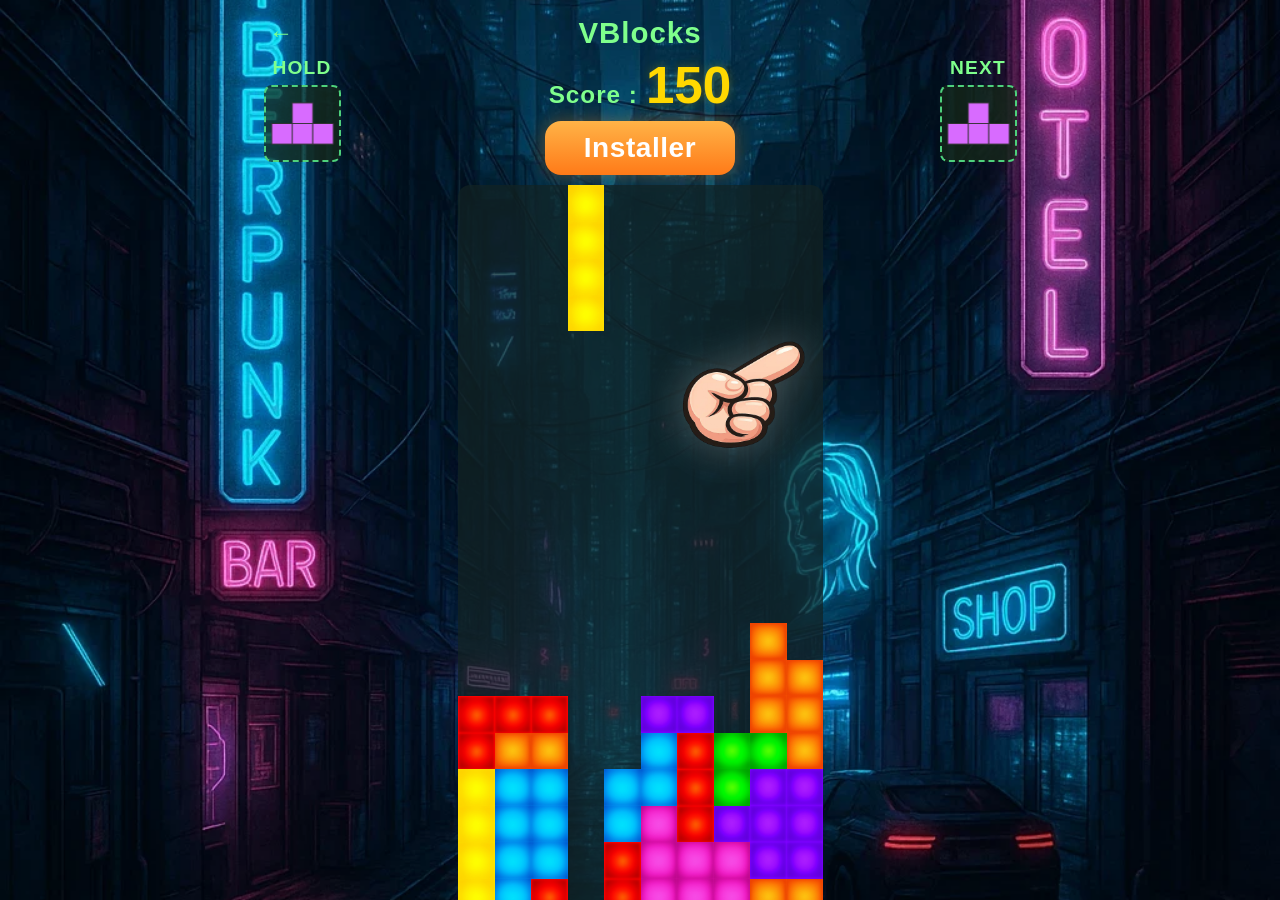
==== index.html @ 3ed827f5 "Update showcase score panel and install/store interactions" ====
<!DOCTYPE html>
<html lang="fr">
<head>
  <meta charset="UTF-8" />
  <meta name="viewport" content="width=device-width, initial-scale=1.0, user-scalable=no" />
  <title>VBlocks</title>
  <style>
    :root { color-scheme: dark; }
    * { box-sizing: border-box; }
    html, body { margin:0; width:100%; height:100%; overflow:hidden; font-family: Arial, sans-serif; }
    body[data-theme="cyber"] {
      background: url('assets/grid.webp') center center / cover no-repeat !important;
      --body-bg: linear-gradient(135deg, #0d1b1e 0%, #16282a 60%, #132323 100%);
      --body-color: #7fff8c; --title-color: #7fff8c; --title-shadow: 0 0 14px #3fc86a;
      --canvas-bg: rgba(19,35,35,0.72); --canvas-border: #7fff8c; --canvas-shadow: #124527;
      --panel-bg: #101e16; --panel-border: #4ed17c; --panel-shadow: #16282a; --panel-text: #7fff8c;
      --canvas-panel-bg: rgba(23,42,25,0.72); --canvas-panel-border: #4ed17c;
      --box-bg: rgba(20,40,30,0.65); --box-border: #4ed17c; --score-color: #7fff8c;
      --score-shadow: 0 0 8px #7fff8c; --btn-bg: #1f3422; --btn-color: #7fff8c; --btn-border: #4ed17c;
      --btn-hover-bg: #243929; --btn-hover-color: #7fff8c; --btn-hover-border: #b3ffc1; --btn-shadow: 0 0 8px #4ed17c;
    }
    body { background: var(--body-bg,#111); color:var(--body-color,#ccc); }
    .game-viewport{
      position:fixed;
      inset:0;
      display:flex;
      justify-content:center;
      align-items:flex-start;
      overflow:hidden;
      padding:0;
    }

    .main-content{
      display:flex;
      flex-direction:column;
      width:min(100vw, 820px);
      height:100vh;
      align-items:center;
      justify-content:flex-start;
      transform-origin:top center;
      padding:max(8px, env(safe-area-inset-top)) 10px max(14px, env(safe-area-inset-bottom));
    }

    .top-bar{
      width:100%;
      max-width:760px;
      display:flex;
      flex-direction:column;
      padding:4px 0 0;
      flex:0 0 auto;
    }

    .top-bar-row{
      display:flex;
      justify-content:space-between;
      align-items:center;
      gap:8px;
    }

    .btn-back{
      background:none;
      border:none;
      color:var(--title-color);
      font-size:24px;
      width:42px;
      height:42px;
    }

    .main-title{
      flex:1;
      text-align:center;
      font-weight:900;
      letter-spacing:1px;
      color:var(--title-color);
      font-size:clamp(20px, 2.3vw, 34px);
    }

    .profile-row{ width:42px; }

    .top-canvas-row{
      width:100%;
      max-width:760px;
      display:flex;
      justify-content:space-between;
      align-items:flex-start;
      gap:18px;
      margin-top:4px;
      flex:0 0 auto;
    }

    .side-canvas-block{
      display:flex;
      flex-direction:column;
      align-items:center;
      gap:8px;
      min-width:84px;
      flex:0 0 auto;
    }

    .side-canvas-block label{
      color:var(--panel-text);
      font-weight:800;
      text-align:center;
      font-size:clamp(14px, 1.5vw, 22px);
      letter-spacing:.06em;
      line-height:1;
    }

    .center-score-block{
      flex:1 1 auto;
      display:flex;
      justify-content:center;
      align-items:flex-start;
      min-width:0;
      padding-top:2px;
    }

    .center-score-inline{
      display:flex;
      flex-direction:column;
      align-items:center;
      justify-content:center;
      gap:10px;
      text-align:center;
    }

    .center-score-label{
      font-size:clamp(16px, 1.9vw, 26px);
      font-weight:900;
      color:var(--panel-text);
      letter-spacing:.04em;
    }

    .center-score-value{
      font-size:clamp(28px, 4vw, 52px);
      font-weight:900;
      line-height:1;
      color:#ffd800;
      text-shadow:0 0 10px rgba(255,216,0,.28);
    }

    .center-score-topline{
      display:flex;
      align-items:baseline;
      justify-content:center;
      gap:8px;
      flex-wrap:wrap;
    }

    .install-cta-btn{
      min-width:190px;
      min-height:54px;
      padding:0 24px;
      border:none;
      border-radius:16px;
      background:linear-gradient(180deg, #ffb347 0%, #ff7a18 100%);
      color:#fff;
      font-size:clamp(22px, 2.5vw, 28px);
      font-weight:900;
      letter-spacing:.02em;
      cursor:pointer;
      box-shadow:0 0 18px rgba(255,138,24,.35);
      animation:vb-showcase-pulse 1s ease-in-out infinite;
    }

    #holdCanvas,#nextCanvas{
      background:var(--canvas-panel-bg);
      border:2px dashed var(--canvas-panel-border);
      border-radius:8px;
    }

    .game-flex-wrap{
      width:100%;
      flex:1 1 auto;
      display:flex;
      justify-content:center;
      align-items:flex-start;
      min-height:0;
      padding-top:10px;
      padding-bottom:18px;
    }

    #gameCanvas{
      width:min(calc((100vh - 170px) * 0.5), 92vw);
      height:auto;
      aspect-ratio:10/20;
      max-height:calc(100vh - 170px);
      background:var(--canvas-bg);
      border-radius:12px;
      display:block;
      margin:0 auto;
      touch-action:none;
    }

    @media (max-width: 900px){
      .main-content{ width:100vw; }
      .top-bar, .top-canvas-row{ max-width:680px; }

      #gameCanvas{
        width:min(calc((100vh - 165px) * 0.5), 94vw);
        max-height:calc(100vh - 165px);
      }
    }

    @media (max-width: 600px){
      .main-content{
        padding-top:max(6px, env(safe-area-inset-top));
        padding-left:8px;
        padding-right:8px;
        padding-bottom:max(12px, env(safe-area-inset-bottom));
      }

      .top-canvas-row{
        gap:10px;
      }

      .side-canvas-block{
        min-width:64px;
        gap:6px;
      }

      #gameCanvas{
        width:min(calc((100vh - 150px) * 0.5), 96vw);
        max-height:calc(100vh - 150px);
      }
    }

    @media (max-height: 760px){
      #gameCanvas{
        width:min(calc((100vh - 145px) * 0.5), 96vw);
        max-height:calc(100vh - 145px);
      }
    }

    @keyframes vb-showcase-pulse {
      0%, 100% { transform: scale(1); box-shadow: 0 0 14px rgba(76,255,124,.22); }
      50% { transform: scale(1.08); box-shadow: 0 0 24px rgba(76,255,124,.42); }
    }

    @keyframes vb-showcase-hand-swipe {
      0%   { transform: translate3d(0,0,0) rotate(-6deg); opacity: 0; }
      10%  { opacity: .96; }
      65%  { transform: translate3d(-52vw,0,0) rotate(0deg); opacity: 1; }
      100% { transform: translate3d(-92vw,0,0) rotate(4deg); opacity: 0; }
    }

    #showcase-hand-hint{
      position:fixed;
      width:170px;
      height:170px;
      z-index:99990;
      pointer-events:none;
    }

    #showcase-hand-hint img{
      display:block;
      width:100%;
      height:auto;
      filter:drop-shadow(0 0 20px rgba(255,255,255,.26));
      animation: vb-showcase-hand-swipe 3.2s cubic-bezier(.22,.61,.36,1) infinite;
      transform-origin:center center;
      user-select:none;
      -webkit-user-drag:none;
    }
  </style>
</head>
<body data-theme="cyber">
  <div class="game-viewport"><div class="main-content">
    <div class="top-bar">
      <div class="top-bar-row">
        <button class="btn-back" onclick="history.back()">←</button>
        <span class="main-title">VBlocks</span>
        <div class="profile-row"></div>
      </div>
    </div>
    <div class="top-canvas-row">
      <div class="side-canvas-block"><label>HOLD</label><canvas id="holdCanvas" width="48" height="48"></canvas></div>
      <div class="center-score-block">
        <div class="center-score-inline">
          <div class="center-score-topline">
            <span class="center-score-label">Score :</span>
            <span class="center-score-value" id="score">0</span>
          </div>
          <button id="install-btn" class="install-cta-btn" type="button">Installer</button>
        </div>
      </div>
      <div class="side-canvas-block"><label>NEXT</label><canvas id="nextCanvas" width="48" height="48"></canvas></div>
    </div>
    <div class="game-flex-wrap"><canvas id="gameCanvas"></canvas></div>
  </div></div>
  <audio id="music" src="assets/sounds/chill.mp3" loop></audio>
  <script>
    localStorage.setItem('themeVBlocks', 'cyber');
    window.i18nGet = (k)=>k;
    window.userData = {
      async getVCoins(){ return Number(localStorage.getItem('ads_vcoins')||0); },
      async addVCoins(n){ const v=Number(localStorage.getItem('ads_vcoins')||0)+Number(n||0); localStorage.setItem('ads_vcoins', String(v)); return v; },
      async getJetons(){ return Number(localStorage.getItem('ads_jetons')||3); },
      async addJetons(n){ const v=Math.max(0,Number(localStorage.getItem('ads_jetons')||3)+Number(n||0)); localStorage.setItem('ads_jetons', String(v)); return v; },
      async getHighScore(){ return Number(localStorage.getItem('ads_highscore')||0); },
      async setHighScore(n){ localStorage.setItem('ads_highscore', String(n||0)); return n||0; }
    };
    window.showInterstitial = async ()=>true;
  </script>
  <script>
// --- PATCH anti-lignes (ne s'applique qu'au thème "nuit") ---
function fillRectThemeSafe(c, px, py, size) {
  const theme =
    (typeof getCurrentTheme === 'function'
      ? getCurrentTheme()
      : (localStorage.getItem('themeVBlocks') || 'cyber'));

  if (theme === 'nuit') {
    const pad = 0.5;
    c.fillRect(px - pad, py - pad, size + 2 * pad, size + 2 * pad);
  } else {
    // Important: ne PAS se rappeler soi-même → pas de récursion
    c.fillRect(px, py, size, size); // ✅ FIX: width ET height
  }
}

(function (global) {
  'use strict';

  // ==== GESTION MUSIQUE UNIFIÉE ==== //
  const music = document.getElementById('music');
  if (music) music.volume = 0.45;

  function isMusicAlwaysMuted() {
    return localStorage.getItem('alwaysMuteMusic') === 'true';
  }
  function playMusicAuto() {
    if (!music) return;
    if (!isMusicAlwaysMuted()) {
      music.play().then(() => {
        window.musicStarted = true;
        refreshMusicBtn();
      }).catch(() => {});
    }
  }
  function pauseMusic() {
    if (music) music.pause();
    window.musicStarted = false;
    refreshMusicBtn();
  }
  function refreshMusicBtn() {
    const btn = document.getElementById('music-btn');
    if (!btn) return;

    const muted = isMusicAlwaysMuted() || (music && music.paused);
    const icon = muted ? 'volume-x' : 'volume-2';

    btn.innerHTML = `<img src="assets/icons/${icon}.svg" alt="${muted ? 'Muet' : 'Actif'}" class="music-btn-img">`;
  }
  window.setMusicAlwaysMuted = function (val) {
    localStorage.setItem('alwaysMuteMusic', val ? 'true' : 'false');
    if (val) {
      pauseMusic();
    } else {
      playMusicAuto();
    }
    refreshMusicBtn();
  };

  window.startMusicForGame = function () {
    if (!music) return;
    if (isMusicAlwaysMuted()) {
      pauseMusic();
      return;
    }
    music.currentTime = 0;
    playMusicAuto();
  };
  window.addEventListener('storage', (e) => {
    if (e.key === 'alwaysMuteMusic') {
      refreshMusicBtn();
      if (isMusicAlwaysMuted()) pauseMusic();
      else playMusicAuto();
    }
  });
  // Démarrage audio sur premier input (pas d’attente réseau)
  window.addEventListener('pointerdown', function autoStartMusic() {
    if (!window.musicStarted && !isMusicAlwaysMuted()) {
      playMusicAuto();
      window.musicStarted = true;
    }
  }, { once: true });

  setTimeout(refreshMusicBtn, 200);
  document.addEventListener('DOMContentLoaded', () => {
    const btnMusic = document.getElementById('music-btn');
    if (!btnMusic) return;

    btnMusic.onclick = () => {
      const currentlyMuted = isMusicAlwaysMuted() || (music && music.paused);
      const nextMute = !currentlyMuted;

      if (typeof window.setMusicAlwaysMuted === 'function') {
        window.setMusicAlwaysMuted(nextMute);
      } else {
        localStorage.setItem('alwaysMuteMusic', nextMute ? 'true' : 'false');
        if (music) {
          if (nextMute) music.pause();
          else music.play().catch(()=>{});
        }
      }
      refreshMusicBtn();
    };

    refreshMusicBtn();
  });

  // ==== FIN MUSIQUE ==== //


  // ==== SUPABASE (safe) ==== //
  const sb = global.sb || global.supabase || null;

  let highscoreCloud = 0; // Record cloud global

  // i18n + fallbacks
  function t(key, params) {
    if (global.i18nGet) {
      let str = global.i18nGet(key) ?? key;
      if (params) Object.keys(params).forEach(k => { str = str.replace(`{${k}}`, params[k]); });
      return str;
    }
    if (global.I18N_MAP && global.I18N_MAP[key]) {
      let str = global.I18N_MAP[key];
      if (params) Object.keys(params).forEach(k => { str = str.replace(`{${k}}`, params[k]); });
      return str;
    }
    return key;
  }
  // tt = i18n avec texte de repli si la clé n'existe pas
  function tt(key, fallback, params) {
    const val = t(key, params);
    return (val === key ? fallback : val);
  }

  // === THEMES à variantes (multicarrés random) ===
  function isVariantTheme(name) {
    const t = name || (typeof getCurrentTheme === 'function'
      ? getCurrentTheme()
      : (localStorage.getItem('themeVBlocks') || 'cyber'));
    return t === 'space' || t === 'vitraux' || t === 'luxury';
  }

  function initGame(opts) {
    const mode = (opts && opts.mode) || 'classic';
    const duelId = opts?.duelId || null;
    const duelPlayerNum = opts?.duelPlayerNum || 1;

    // Séquence commune (persistance et rewind)
    let piecesSequence = null;
    let piecesUsed = 0;

    let ghostPieceEnabled = false;
    localStorage.setItem('ghostPiece', 'false');
    global.toggleGhostPiece = function (enabled) {
      ghostPieceEnabled = !!enabled;
      localStorage.setItem('ghostPiece', ghostPieceEnabled ? 'true' : 'false');
      safeRedraw();
    };

    // ==== CANVAS & DPR ==== //
    const canvas = document.getElementById('gameCanvas');
    if (!canvas) { return; }
    const ctx = canvas.getContext('2d');
    if (!ctx) { return; }

    const holdCanvas = document.getElementById('holdCanvas');
    const holdCtx = holdCanvas ? holdCanvas.getContext('2d') : null;
    const nextCanvas = document.getElementById('nextCanvas');
    const nextCtx = nextCanvas ? nextCanvas.getContext('2d') : null;

    const COLS = 10, ROWS = 20;
    let BLOCK_SIZE = 30; // en px CSS (pas device)
    const DPR = Math.max(1, Math.floor(window.devicePixelRatio || 1));

    ctx.imageSmoothingEnabled = false;
    if (holdCtx) holdCtx.imageSmoothingEnabled = false;
    if (nextCtx) nextCtx.imageSmoothingEnabled = false;

    function clearCanvas(c2d, cnv) {
      c2d.save();
      c2d.setTransform(1, 0, 0, 1, 0, 0);
      c2d.clearRect(0, 0, cnv.width, cnv.height);
      c2d.restore();
    }

    const mainContent = document.querySelector('.main-content');
    let resizeRAF = null;

    function fitCanvasToCSS() {
      const cssW = Math.round(canvas.clientWidth || canvas.getBoundingClientRect().width);
      if (!cssW) return;

      BLOCK_SIZE = cssW / COLS;

      const usedW = BLOCK_SIZE * COLS;
      const usedH = BLOCK_SIZE * ROWS;

      canvas.style.height = usedH + 'px';

      canvas.width = Math.round(usedW * DPR);
      canvas.height = Math.round(usedH * DPR);

      ctx.setTransform(DPR, 0, 0, DPR, 0, 0);
    }

    function fitWholeGameUI() {
      if (!mainContent) return;
      mainContent.style.transform = 'none';
      mainContent.style.marginTop = '0px';
    }

    function boardOffsets() {
      const cssW = canvas.width  / DPR;
      const cssH = canvas.height / DPR;
      const usedW = BLOCK_SIZE * COLS;
      const usedH = BLOCK_SIZE * ROWS;
      return {
        x: (cssW - usedW) / 2,
        y: (cssH - usedH) / 2,
      };
    }

    function sizeMiniCanvas(cnv, c2d, target = 48) {
      if (!cnv || !c2d) return;
      cnv.style.width  = target + 'px';
      cnv.style.height = target + 'px';
      cnv.width  = Math.round(target * DPR);
      cnv.height = Math.round(target * DPR);
      c2d.setTransform(DPR, 0, 0, DPR, 0, 0);
      c2d.imageSmoothingEnabled = false;
    }

    fitCanvasToCSS();

    function getMiniCanvasTarget() {
      return Math.max(48, Math.min(88, Math.round(Math.min(window.innerWidth, window.innerHeight) * 0.085)));
    }

    sizeMiniCanvas(holdCanvas, holdCtx, getMiniCanvasTarget());
    sizeMiniCanvas(nextCanvas, nextCtx, getMiniCanvasTarget());
    fitWholeGameUI();

    window.addEventListener('resize', () => {
      cancelAnimationFrame(resizeRAF);
      resizeRAF = requestAnimationFrame(() => {
        if (mainContent) {
          mainContent.style.transform = 'none';
          mainContent.style.marginTop = '0px';
        }

        fitCanvasToCSS();
        sizeMiniCanvas(holdCanvas, holdCtx, getMiniCanvasTarget());
        sizeMiniCanvas(nextCanvas, nextCtx, getMiniCanvasTarget());

        safeRedraw();
        drawMiniPiece(holdCtx, heldPiece);
        drawMiniPiece(nextCtx, nextPiece);

        fitWholeGameUI();
      });
    });

    const THEMES = ['cyber', 'neon', 'nuit', 'nature', 'bubble', 'retro', 'space', 'vitraux', 'luxury', 'grece', 'arabic', 'angelique', 'japon'];
    let currentTheme = localStorage.getItem('themeVBlocks') || 'cyber';
    let currentThemeIndex = Math.max(0, THEMES.indexOf(currentTheme));
    const blockImages = {};

    // --- utils ---
    function shuffle(arr) {
      for (let i = arr.length - 1; i > 0; i--) {
        const j = Math.floor(Math.random() * (i + 1));
        [arr[i], arr[j]] = [arr[j], arr[i]];
      }
      return arr;
    }
    function generateSequenceClassic(bags = 200) {
      const res = [];
      for (let b = 0; b < bags; b++) {
        const bag = [0,1,2,3,4,5,6]; // I,J,L,O,S,T,Z
        shuffle(bag);
        res.push(...bag);
      }
      return res;
    }
    function getNextPieceIdGeneric() {
      if (!piecesSequence || piecesUsed >= piecesSequence.length) {
        piecesSequence = (mode === 'duel' && piecesSequence) ? piecesSequence : generateSequenceClassic(200);
        piecesUsed = 0;
      }
      return piecesSequence[piecesUsed++];
    }

    // === Load all images ===
    function loadBlockImages(themeName) {
      const themesWithPNG = ['bubble','nature','vitraux','luxury','space','angelique','cyber','japon','arabic','grece'];

      if (isVariantTheme(themeName)) {
        // === MODE VARIANTES (6 carrés tirés aléatoirement) ===
        blockImages[themeName] = [];
        let imagesToLoad = 6, imagesLoaded = 0;
        for (let i = 1; i <= 6; i++) {
          const img = new Image();
          img.onload  = () => { if (++imagesLoaded === imagesToLoad) safeRedraw(); };
          img.onerror = () => { if (++imagesLoaded === imagesToLoad) safeRedraw(); };
          img.src = (themeName === 'cyber') ? `assets/${i}.webp` : `themes/${themeName}/${i}.webp`;
          blockImages[themeName].push(img);
        }
        ['I','J','L','O','S','T','Z'].forEach(l => { blockImages[l] = null; });
      }
      else if (themeName === 'grece' || themeName === 'arabic') {
        // === UNE SEULE IMAGE POUR TOUTES LES PIÈCES ===
        const img = new Image();
        img.onload  = () => { safeRedraw(); };
        img.onerror = () => {};
        img.src = (themeName === 'cyber') ? `assets/block.webp` : `themes/${themeName}/block.webp`;
        ['I','J','L','O','S','T','Z'].forEach(l => { blockImages[l] = img; });
      }
      else {
        // === CAS NORMAL (1 fichier par lettre) ===
        ['I','J','L','O','S','T','Z'].forEach(l => {
          if (themesWithPNG.includes(themeName)) {
            const img = new Image();
            img.onload  = () => { safeRedraw(); };
            img.onerror = () => {};
            img.src = (themeName === 'cyber') ? `assets/${l}.webp` : `themes/${themeName}/${l}.webp`;
            blockImages[l] = img;
          } else {
            blockImages[l] = null;
          }
        });
      }

      currentTheme = themeName;
      if (themeName === 'retro') {
        global.currentColors = { I:'#00f0ff', J:'#0044ff', L:'#ff6600', O:'#ffff33', S:'#00ff44', T:'#ff00cc', Z:'#ff0033' };
      } else if (themeName === 'neon') {
        global.currentColors = { I:'#00ffff', J:'#007bff', L:'#ff8800', O:'#ffff00', S:'#00ff00', T:'#ff00ff', Z:'#ff0033' };
      } else if (themeName === 'nuit') {
        global.currentColors = { I:'#ccc', J:'#ccc', L:'#ccc', O:'#ccc', S:'#ccc', T:'#ccc', Z:'#ccc' };
      } else if (themeName === 'cyber') {
        global.currentColors = { I:'#5df2ff', J:'#4a7dff', L:'#ff9b4d', O:'#ffe45c', S:'#3dffb5', T:'#d86bff', Z:'#ff5f7a' };
      } else {
        global.currentColors = { I:'#9aa4b2', J:'#7f8ea3', L:'#b79a7b', O:'#d0c36c', S:'#7fc28e', T:'#a27fc2', Z:'#c27f7f' };
      }
    }

    function getThemeCssHref(themeName) {
      const themesWithOwnCss = new Set(['bubble', 'nature', 'neon', 'nuit', 'retro']);
      return themesWithOwnCss.has(themeName) ? `themes/${themeName}.css` : 'themes/themes.css';
    }

    function changeTheme(themeName) {
      document.body.setAttribute('data-theme', themeName);
      localStorage.setItem('themeVBlocks', themeName);
      const style = document.getElementById('theme-style');
      if (style) style.href = getThemeCssHref(themeName);
      loadBlockImages(themeName);
      currentThemeIndex = Math.max(0, THEMES.indexOf(themeName));
      safeRedraw();
    }

    loadBlockImages(currentTheme);
    // --- Suit le thème choisi dans le profil (évènement envoyé par profil.html)
    window.addEventListener('vblocks-theme-changed', (e) => {
      const t = (e?.detail?.theme) || localStorage.getItem('themeVBlocks') || 'cyber';
      if (t) changeTheme(t);
    });


    const PIECES = [
      [[1,1,1,1]],
      [[1,0,0],[1,1,1]],
      [[0,0,1],[1,1,1]],
      [[1,1],[1,1]],
      [[0,1,1],[1,1,0]],
      [[0,1,0],[1,1,1]],
      [[1,1,0],[0,1,1]]
    ];
    const LETTERS = ['I','J','L','O','S','T','Z'];

    function cloneMatrix(shape) {
      if (!Array.isArray(shape)) return null;
      return shape.map(row => Array.isArray(row) ? row.slice() : []);
    }

    function isValidShape(shape) {
      return Array.isArray(shape)
        && shape.length > 0
        && shape.every(row => Array.isArray(row) && row.length > 0);
    }

    function getPieceTypeIdFromLetter(letter) {
      const idx = LETTERS.indexOf(letter);
      return idx >= 0 ? idx : 0;
    }

    function buildVariantsForShape(shape) {
      if (!isValidShape(shape)) return null;
      const numbers = [1,2,3,4,5,6];
      shuffle(numbers);
      let idx = 0;
      return shape.map(row => row.map(val => (val ? numbers[idx++ % numbers.length] : null)));
    }

    function sanitizePiece(piece, fallbackLetter = 'I') {
      if (!piece || typeof piece !== 'object') return null;

      const safeLetter = LETTERS.includes(piece.letter) ? piece.letter : fallbackLetter;
      const typeId = getPieceTypeIdFromLetter(safeLetter);
      const fallbackShape = cloneMatrix(PIECES[typeId]);
      const safeShape = isValidShape(piece.shape) ? cloneMatrix(piece.shape) : fallbackShape;
      if (!safeShape) return null;

      const safePiece = {
        shape: safeShape,
        letter: safeLetter,
        x: Number.isFinite(piece.x) ? piece.x : Math.floor((COLS - safeShape[0].length) / 2),
        y: Number.isFinite(piece.y) ? piece.y : 0
      };

      if (piece.variants && Array.isArray(piece.variants)) {
        safePiece.variants = piece.variants.map(row => Array.isArray(row) ? row.slice() : []);
      } else if (isVariantTheme(currentTheme)) {
        safePiece.variants = buildVariantsForShape(safeShape);
      }

      return safePiece;
    }

    function createSafePiece(letter) {
      const safeLetter = LETTERS.includes(letter) ? letter : LETTERS[Math.floor(Math.random() * LETTERS.length)];
      const typeId = getPieceTypeIdFromLetter(safeLetter);
      const shape = cloneMatrix(PIECES[typeId]);
      const piece = {
        shape,
        letter: safeLetter,
        x: Math.floor((COLS - shape[0].length) / 2),
        y: 0
      };
      if (isVariantTheme(currentTheme)) {
        piece.variants = buildVariantsForShape(shape);
      }
      return piece;
    }

    function ensureRenderablePieces() {
      if (currentPiece) {
        currentPiece = sanitizePiece(currentPiece, currentPiece.letter || 'I') || createSafePiece(currentPiece?.letter || 'I');
      }
      if (nextPiece) {
        nextPiece = sanitizePiece(nextPiece, nextPiece.letter || 'I') || createSafePiece(nextPiece?.letter || 'I');
      }
      if (heldPiece) {
        heldPiece = sanitizePiece(heldPiece, heldPiece.letter || 'I') || null;
      }
    }

    function recoverPiecesForRender() {
      currentPiece = sanitizePiece(currentPiece, currentPiece?.letter || 'I') || createSafePiece(currentPiece?.letter || 'I');
      nextPiece = sanitizePiece(nextPiece, nextPiece?.letter || 'I') || createSafePiece(nextPiece?.letter || 'I');
      if (heldPiece) {
        heldPiece = sanitizePiece(heldPiece, heldPiece.letter || 'I') || null;
      }
    }

    let board = Array.from({ length: ROWS }, () => Array(COLS).fill(''));

    let currentPiece = null;
    let nextPiece = null;
    let heldPiece = null;
    let holdUsed = false; // conservé pour compat, mais ignoré (échanges illimités)
    let score = 0;
    let dropInterval = 500;
    let lastTime = 0;
    let gameOver = false;
    let paused = false;
    let combo = 0;
    let linesCleared = 0;
    let history = [];

    // revive ramp
    let reviveRampActive = false;
    let reviveRampStart = 0;
    const REVIVE_RAMP_MS = 6000;
    let reviveTargetInterval = 500;

    // ✅ Limitation: 1 seul revive par partie (pub OU jeton)
    let reviveUsed = false;

    // 🔒 Anti-double fin/anti-double crédit
    let endHandled = false;
    let creditDone = false;

    function lerp(a, b, t) { return a + (b - a) * t; }

    function saveHistory() {
      history.push({
        board: board.map(row => row.map(cell => cell && typeof cell === 'object' ? { ...cell } : cell)),
        currentPiece: JSON.parse(JSON.stringify(currentPiece)),
        nextPiece: JSON.parse(JSON.stringify(nextPiece)),
        heldPiece: heldPiece ? JSON.parse(JSON.stringify(heldPiece)) : null,
        score, combo, linesCleared, dropInterval,
        piecesSequence: piecesSequence ? piecesSequence.slice() : null,
        piecesUsed
      });
      if (history.length > 30) history.shift();
    }

    async function getJetons() {
      return (await userData.getJetons?.()) ?? 0;
    }
    async function useJeton() {
      const solde = await getJetons();
      if (solde > 0) {
        await userData.addJetons(-1);
        return true;
      }
      return false;
    }

    // === AJUSTEMENT #1 : interstitiel centralisé (pub.js) ===
    async function showInterstitial() {
      try {
        if (typeof window.showInterstitial === 'function') {
          await window.showInterstitial(); // AdMob via pub.js
          return;
        }
        if (global.showInterstitialAd) { // vieux wrapper éventuel
          await global.showInterstitialAd();
          return;
        }
      } catch (_) {}
      await showFakeAd(); // fallback web/dev
    }

    function showFakeAd() {
      return new Promise(resolve => {
        const ad = document.createElement('div');
        ad.style = 'position:fixed;left:0;top:0;width:100vw;height:100vh;z-index:999999;background:rgba(0,0,0,0.7);display:flex;align-items:center;justify-content:center;color:#fff;font-size:2em;';
        ad.innerHTML = `<div style="text-align:center">
          <div>${tt('ad.fake','Publicité')}</div>
          <div style="opacity:.9;font-size:.7em;margin-top:.3em">${tt('ad.wait','Veuillez patienter quelques secondes…')}</div>
        </div>`;
        document.body.appendChild(ad);
        setTimeout(() => { ad.remove(); resolve(); }, 3000);
      });
    }

    // ----- DUEL --------
    async function setupDuelSequence() {
      if (!duelId || !sb) return;
      let tries = 0, data = null;
      while (tries++ < 20) {
        let res = await sb.from('duels').select('*').eq('id', duelId).single();
        if (res?.data && res.data.pieces_seq) { data = res.data; break; }
        await new Promise(r => setTimeout(r, 1500));
      }
      if (!data) throw new Error(tt('error.duel_not_found','Duel introuvable'));
      piecesSequence = data.pieces_seq.split(',').map(x => parseInt(x, 10));
      piecesUsed = 0;
    }
    function getDuelNextPieceId() {
      if (!piecesSequence) return Math.floor(Math.random() * PIECES.length);
      if (piecesUsed >= piecesSequence.length) return Math.floor(Math.random() * PIECES.length);
      return piecesSequence[piecesUsed++];
    }

    // =========================
    // AUTOSAVE / RESUME (LOCAL UNIQUEMENT)
    // =========================
    const SAVE_KEY = `vblocks:autosave:${mode}:v3`; // v3: inclut inProgress + séquence
    const SAVE_TTL_MS = 1000 * 60 * 60 * 48; // 48h
    const CAN_RESUME = (mode !== 'duel'); // Par équité, pas de reprise en duel

    // Cloud désactivé pour la sauvegarde de partie
    const saveStateCloud = async () => {};
    const loadSavedCloud = async () => null;

    function getSavableState() {
      return {
        board,
        currentPiece,
        nextPiece,
        heldPiece,
        holdUsed,
        score,
        combo,
        linesCleared,
        dropInterval,
        mode,
        theme: currentTheme,
        ts: Date.now(),
        inProgress: !gameOver && !!currentPiece, // flag clé → pas de popup si false
        piecesSequence,
        piecesUsed
      };
    }
    function clearSavedGame() {
      try { localStorage.removeItem(SAVE_KEY); } catch (_e) {}
      saveStateCloud(null).catch(()=>{});
    }
    function safeParse(json) {
      try { return JSON.parse(json); } catch { return null; }
    }

    function saveStateNowLocal() {
      if (!CAN_RESUME) return;
      try {
        const payload = { version: 3, ts: Date.now(), state: getSavableState() };
        localStorage.setItem(SAVE_KEY, JSON.stringify(payload));
      } catch (_e) {}
    }

    async function saveStateNow() {
      if (!CAN_RESUME) return;
      const state = getSavableState();
      saveStateNowLocal();
      // pas de cloud ici
    }

    let saveTimer = null;
    function scheduleSave() {
      if (!CAN_RESUME) return;
      clearTimeout(saveTimer);
      saveTimer = setTimeout(saveStateNow, 300);
    }

    function loadSavedLocal() {
      if (!CAN_RESUME) return null;
      const raw = localStorage.getItem(SAVE_KEY);
      if (!raw) return null;
      const parsed = safeParse(raw);
      if (!parsed || !parsed.state) return null;
      const st = parsed.state;
      if ((Date.now() - (parsed.ts || st.ts || 0)) > SAVE_TTL_MS) {
        try { localStorage.removeItem(SAVE_KEY); } catch (_e) {}
        return null;
      }
      if (st.mode !== mode) return null;
      if (!st.inProgress) return null;
      return st;
    }

    function restoreFromSave(s) {
      try {
        if (!Array.isArray(s.board) || !s.currentPiece || !s.nextPiece) return false;

        board = s.board.map(row => row.map(cell => cell && typeof cell === 'object' ? { ...cell } : cell));
        currentPiece = JSON.parse(JSON.stringify(s.currentPiece));
        nextPiece    = JSON.parse(JSON.stringify(s.nextPiece));
        heldPiece    = s.heldPiece ? JSON.parse(JSON.stringify(s.heldPiece)) : null;
        ensureRenderablePieces();
        holdUsed     = !!s.holdUsed;
        score        = +s.score || 0;
        combo        = +s.combo || 0;
        linesCleared = +s.linesCleared || 0;
        dropInterval = +s.dropInterval || 500;
        gameOver     = false;
        paused       = false;

        if (s.piecesSequence && Array.isArray(s.piecesSequence)) {
          piecesSequence = s.piecesSequence.slice();
        }
        if (Number.isInteger(s.piecesUsed)) {
          piecesUsed = s.piecesUsed;
        }

    // Préfère TOUJOURS le thème actuel choisi par l’utilisateur
const desiredTheme = localStorage.getItem('themeVBlocks') || s.theme || currentTheme;
if (THEMES.includes(desiredTheme) && desiredTheme !== currentTheme) {
  changeTheme(desiredTheme);
}


        const scoreEl = document.getElementById('score');
        if (scoreEl) scoreEl.textContent = String(score);
        drawMiniPiece(nextCtx, nextPiece);
        drawMiniPiece(holdCtx, heldPiece);
        safeRedraw();

        history = [];
        saveHistory();

        lastTime = performance.now();
        requestAnimationFrame(update);
        window.startMusicForGame?.();

        scheduleSave();
        return true;
      } catch (_) {
        return false;
      }
    }

    // Sauvegardes « événements »
    document.addEventListener('visibilitychange', () => {
      if (document.hidden) saveStateNow();
    });
    window.addEventListener('beforeunload', saveStateNow);
    window.addEventListener('pagehide', saveStateNow);
    document.addEventListener('backbutton', saveStateNow, false);


 // Popup de reprise (locale)
function showResumePopup(savedState) {
  // Empêche de compter tant que la popup est ouverte
  window.__ads_waiting_choice = true;

  const overlay = document.createElement('div');
  overlay.id = 'resume-popup';
  overlay.style = `
    position:fixed;inset:0;z-index:99999;background:rgba(0,0,0,.55);
    display:flex;align-items:center;justify-content:center;
  `;
  overlay.innerHTML = `
    <div style="background:#23294a;border-radius:1em;padding:22px 18px;box-shadow:0 0 14px #3ff7;min-width:240px;max-width:92vw;text-align:center">
      <div style="font-size:1.15em;font-weight:bold;margin-bottom:8px;">
        ${tt('resume.title','Partie en cours')}
      </div>
      <div style="opacity:.9;margin-bottom:14px">
        ${tt('resume.subtitle','Voulez-vous reprendre là où vous vous êtes arrêté ?')}
      </div>
      <div style="display:flex;gap:10px;justify-content:center;flex-wrap:wrap">
        <button id="resume-yes" style="padding:.5em 1em;border-radius:.7em;border:none;background:#39f;color:#fff;cursor:pointer;">
          ${tt('resume.resume','Reprendre')}
        </button>
        <button id="resume-restart" style="padding:.5em 1em;border-radius:.7em;border:none;background:#444;color:#fff;cursor:pointer;">
          ${tt('resume.restart','Recommencer')}
        </button>
      </div>
    </div>
  `;
  document.body.appendChild(overlay);

  const cleanup = () => { window.__ads_waiting_choice = false; overlay.remove(); };

overlay.querySelector('#resume-yes').onclick = () => {
  cleanup();  // remet __ads_waiting_choice = false
  try { window.partieReprisee?.(mode); } catch(_){}
  restoreFromSave(savedState);


  };
  overlay.querySelector('#resume-restart').onclick = () => {
    clearSavedGame();
    cleanup();
    restartGameHard();
  };

    }

    // URL index pour "Quitter"
    const INDEX_URL = global.GAME_INDEX_URL || 'index.html';

    // === RESTART PROPRE GLOBAL (utile en cours de partie ou fin) ===
    function restartGameHard() {
      try { window.partieRecommencee?.(mode); } catch(_){}

      stopSoftDrop();
      stopHorizontalRepeat();
      if (saveTimer) { clearTimeout(saveTimer); saveTimer = null; }
      clearShowcaseAutoStoreFlow();

      board = Array.from({ length: ROWS }, () => Array(COLS).fill(''));
      currentPiece = null;
      nextPiece = null;
      heldPiece = null;
      holdUsed = false;
      score = 0;
      combo = 0;
      linesCleared = 0;
      dropInterval = 500;
      gameOver = false;
      paused = false;
      history = [];
      lastTime = 0;
      reviveRampActive = false;
      reviveUsed = false;
      endHandled = false;
      creditDone = false;

      const scoreEl = document.getElementById('score');
      if (scoreEl) scoreEl.textContent = '0';
      drawMiniPiece(nextCtx, null);
      drawMiniPiece(holdCtx, null);
      safeRedraw();

      clearSavedGame();

      if (mode !== 'duel') {
        piecesSequence = generateSequenceClassic(200);
        piecesUsed = 0;
      }

      if (SHOWCASE_START_ENABLED && mode === 'classic') {
        applyShowcaseStartState();
        saveHistory();
        startShowcaseAutoStoreFlow();
        window.startMusicForGame?.();
        requestAnimationFrame(update);
        return;
      }

      nextPiece = newPiece();
      reset();
      saveHistory();
      window.startMusicForGame?.();
      requestAnimationFrame(update);
    }
    // Expose facultatif si tu as un bouton "Recommencer" en HUD
    global.restartGameHard = restartGameHard;

    // === helper de crédit des récompenses (appelé sur Restart/Quit) ===
    async function commitEndRewards(points) {
      if (creditDone) return;
      creditDone = true;
      try {
        await setLastScoreSupabase(points);
        const cloudHigh = await getHighScoreSupabase();
        if (points > cloudHigh) {
          await setHighScoreSupabase(points);
          highscoreCloud = points;
          updateHighscoreDisplay();
        }
        await userData.addVCoins?.(points);
        updateBalancesHeader();
      } catch (err) {}
    }

    // Nouvelle popup de fin de partie (+ revive)
    function showEndPopup(points) {
      if (endHandled) return;
      try { window.partieTerminee?.(); } catch(_) {}

      clearShowcaseAutoStoreFlow(false);

      paused = true;
      stopSoftDrop();
      stopHorizontalRepeat();
      safeRedraw();
      clearSavedGame();

      const old = document.getElementById('gameover-popup');
      if (old) old.remove();

      if (mode === 'duel' && typeof handleDuelEnd === 'function') {
        handleDuelEnd(points);
        return;
      }

      const STORE_URL = SHOWCASE_STORE_URL;
      let busy = false;

      async function goStore() {
        if (busy) return;
        busy = true;
        clearTimeout(autoOpenTimer);

        try { await commitEndRewards(points); } catch (_) {}
        endHandled = true;
        window.location.href = STORE_URL;
      }

      const popup = document.createElement('div');
      popup.id = 'gameover-popup';
      popup.style = `
        position: fixed;
        inset: 0;
        z-index: 99999;
        background: rgba(0,0,0,0.60);
        display:flex;
        align-items:center;
        justify-content:center;
      `;
      popup.innerHTML = `
        <div style="background:#23294a;border-radius:1em;padding:24px 18px;box-shadow:0 0 14px #3ff7;min-width:260px;max-width:92vw;text-align:center">
          <div style="font-size:1.25em;font-weight:900;margin-bottom:14px;">Continue ?</div>
          <button
            id="end-continue-store"
            style="padding:.8em 1.4em;border-radius:.9em;border:none;background:#39f;color:#fff;cursor:pointer;font-weight:800;animation:vb-showcase-pulse 1s ease-in-out infinite;"
          >
            Continue ?
          </button>
        </div>
      `;
      document.body.appendChild(popup);

      const autoOpenTimer = setTimeout(goStore, 8000);
      document.getElementById('end-continue-store').onclick = goStore;
    }

    function reviveRewindAndResume() {
      if (history.length === 0) return;
      const index = history.length > 8 ? history.length - 8 : 0;
      const state = history[index];
      history = history.slice(0, index);

      board = state.board.map(r => r.slice());
      currentPiece = JSON.parse(JSON.stringify(state.currentPiece));
      nextPiece = JSON.parse(JSON.stringify(state.nextPiece));
      heldPiece = state.heldPiece ? JSON.parse(JSON.stringify(state.heldPiece)) : null;
      score = state.score;
      combo = state.combo;
      linesCleared = state.linesCleared;
      dropInterval = state.dropInterval || 500;

      if (state.piecesSequence && Array.isArray(state.piecesSequence)) {
        piecesSequence = state.piecesSequence.slice();
      }
      if (Number.isInteger(state.piecesUsed)) {
        piecesUsed = state.piecesUsed;
      }

      ensureRenderablePieces();

      // ❄️ Assure qu'aucun flag pub ne bloque
      window.__ads_active = false;
      window.__ads_freeze = false;

      paused = true;
      gameOver = false;
      safeRedraw();

      // 2) Compte à rebours court (i18n)
      let countdown = 3;
      const overlay = document.createElement('div');
      overlay.id = 'countdown-overlay';
      overlay.style = `
        position:fixed;top:0;left:0;width:100vw;height:100vh;background:rgba(0,0,0,0.6);
        color:#fff;display:flex;align-items:center;justify-content:center;font-size:4em;z-index:99998;
      `;
      overlay.textContent = tt('revive.count','{n}', { n: countdown });
      document.body.appendChild(overlay);
      const tmr = setInterval(() => {
        countdown--;
        overlay.textContent = tt('revive.count','{n}', { n: countdown });
        if (countdown <= 0) {
          clearInterval(tmr);
          overlay.remove();

// 3) Restaure et démarre rampe de vitesse
paused = false;
gameOver = false;

reviveTargetInterval = dropInterval || 500;
dropInterval = 1200; // très lent au départ
reviveRampActive = true;
reviveRampStart = performance.now();

lastTime = performance.now();

// ⬅️ Ne pas compter la reprise post-revive comme une action
window.__ads_skip_next_action = true;

try { window.partieReprisee?.(mode); } catch(_) {}

requestAnimationFrame(update);

        }
      }, 1000);
    }

    function rewind() {
      if (history.length === 0) return;
      const index = history.length > 8 ? history.length - 8 : 0;
      const state = history[index];
      history = history.slice(0, index);

      board = state.board.map(r => r.slice());
      currentPiece = JSON.parse(JSON.stringify(state.currentPiece));
      nextPiece = JSON.parse(JSON.stringify(state.nextPiece));
      heldPiece = state.heldPiece ? JSON.parse(JSON.stringify(state.heldPiece)) : null;
      score = state.score;
      combo = state.combo;
      linesCleared = state.linesCleared;
      dropInterval = state.dropInterval || 500;

      if (state.piecesSequence && Array.isArray(state.piecesSequence)) {
        piecesSequence = state.piecesSequence.slice();
      }
      if (Number.isInteger(state.piecesUsed)) {
        piecesUsed = state.piecesUsed;
      }

      ensureRenderablePieces();

      paused = true;
      gameOver = false;
      safeRedraw();

      let countdown = 5;
      const overlay = document.createElement('div');
      overlay.id = 'countdown-overlay';
      overlay.style = `
        position:fixed;top:0;left:0;width:100vw;height:100vh;background:rgba(0,0,0,0.6);
        color:#fff;display:flex;align-items:center;justify-content:center;font-size:4em;z-index:99998;
      `;
      overlay.textContent = countdown;
      document.body.appendChild(overlay);
      let tmr = setInterval(() => {
        countdown--;
        overlay.textContent = countdown;
        if (countdown <= 0) {
          clearInterval(tmr);
          overlay.remove();
          paused = false;
          gameOver = false;
          lastTime = performance.now();
          requestAnimationFrame(update);
        }
      }, 1000);
    }

    function togglePause() {
      paused = !paused;
      if (paused) {
        stopSoftDrop();
        stopHorizontalRepeat();
      }
      safeRedraw();
      if (!paused && !gameOver) requestAnimationFrame(update);
    }
    global.togglePause = togglePause;

    setTimeout(() => {
      let btn = document.getElementById('pause-btn');
      if (btn) btn.onclick = (e) => { e.preventDefault(); togglePause(); };
      const btnRestart = document.getElementById('restart-btn');
      if (btnRestart) btnRestart.onclick = (e) => { e.preventDefault(); restartGameHard(); };
    }, 200);

    const SPEED_TABLE = [
      800, 720, 630, 550, 470, 380, 300, 220, 130, 100,
       83,  83,  83,  67,  67,  67,  50,   50,  50,  33,
       33,  33,  33,  33,  33,  33,  33,  33,  17
    ];

const scoreEl = document.getElementById('score');
if (scoreEl) scoreEl.textContent = '0';

const SHOWCASE_START_ENABLED = true;
const SHOWCASE_AUTO_STORE_DELAY_MS = 15000;
const SHOWCASE_STORE_URL = 'https://play.google.com/store/apps/details?id=com.vboldstudio.VBlocks';
const SHOWCASE_HAND_ASSET = 'assets/hand.webp';

let showcaseAutoStoreTimer = null;
let showcaseHandEl = null;
let showcaseHandResizeHandler = null;
let showcaseHandDismissHandler = null;
let showcaseAutoStoreTriggered = false;

const SHOWCASE_FILLED_CELLS = [
  [8,12,'S'],

  [8,13,'S'], [9,13,'S'],

  [0,14,'L'], [1,14,'L'], [2,14,'L'],
  [5,14,'O'], [6,14,'O'],
  [8,14,'S'], [9,14,'S'],

  [0,15,'L'], [1,15,'S'], [2,15,'S'],
  [5,15,'Z'], [6,15,'L'],
  [7,15,'J'], [8,15,'J'], [9,15,'S'],

  [0,16,'I'],
  [1,16,'Z'], [2,16,'Z'],
  [4,16,'Z'], [5,16,'Z'],
  [6,16,'L'], [7,16,'J'],
  [8,16,'O'], [9,16,'O'],

  [0,17,'I'],
  [1,17,'Z'], [2,17,'Z'],
  [4,17,'Z'],
  [5,17,'T'],
  [6,17,'L'],
  [7,17,'O'], [8,17,'O'], [9,17,'O'],

  [0,18,'I'],
  [1,18,'Z'], [2,18,'Z'],
  [4,18,'L'],
  [5,18,'T'], [6,18,'T'], [7,18,'T'],
  [8,18,'O'], [9,18,'O'],

  [0,19,'I'],
  [1,19,'Z'],
  [2,19,'L'],
  [4,19,'L'],
  [5,19,'T'], [6,19,'T'], [7,19,'T'],
  [8,19,'S'], [9,19,'S']
];

function buildShowcaseBoard() {
  const b = Array.from({ length: ROWS }, () => Array(COLS).fill(''));
  SHOWCASE_FILLED_CELLS.forEach(([x, y, t]) => {
    if (x >= 0 && x < COLS && y >= 0 && y < ROWS) {
      b[y][x] = t;
    }
  });
  return b;
}

function makeShowcasePiece(letter, x, y) {
  const p = createSafePiece(letter);
  p.x = x;
  p.y = y;
  return p;
}

function applyShowcaseStartState() {
  board = buildShowcaseBoard();

  // Pièce de départ = I bien verticale et centrée
  currentPiece = {
    letter: 'I',
    shape: [[1],[1],[1],[1]],
    x: 3,
    y: -3
  };

  // Réserve / Suivante en rose comme sur la capture
  heldPiece = makeShowcasePiece('T', 0, 0);
  nextPiece = makeShowcasePiece('T', 0, 0);

  holdUsed = false;
  score = 150;
  combo = 0;
  linesCleared = 0;
  dropInterval = 500;
  gameOver = false;
  paused = false;
  reviveUsed = false;
  endHandled = false;
  creditDone = false;

  ensureRenderablePieces();

  if (scoreEl) scoreEl.textContent = String(score);
  drawMiniPiece(nextCtx, nextPiece);
  drawMiniPiece(holdCtx, heldPiece);
  safeRedraw();
  scheduleSave();
}

function positionShowcaseHandHint() {
  if (!showcaseHandEl) return;
  const handSize = showcaseHandEl.offsetWidth || 170;
  showcaseHandEl.style.left = `${window.innerWidth * 0.58 - handSize / 2}px`;
  showcaseHandEl.style.top = `${window.innerHeight * 0.44 - handSize / 2}px`;
}

function removeShowcaseHandHint() {
  if (showcaseHandResizeHandler) {
    window.removeEventListener('resize', showcaseHandResizeHandler);
    showcaseHandResizeHandler = null;
  }
  if (showcaseHandDismissHandler) {
    window.removeEventListener('pointerdown', showcaseHandDismissHandler, true);
    window.removeEventListener('touchstart', showcaseHandDismissHandler, true);
    window.removeEventListener('mousedown', showcaseHandDismissHandler, true);
    showcaseHandDismissHandler = null;
  }
  if (showcaseHandEl) {
    showcaseHandEl.remove();
    showcaseHandEl = null;
  }
}

function showShowcaseHandHint() {
  removeShowcaseHandHint();

  showcaseHandEl = document.createElement('div');
  showcaseHandEl.id = 'showcase-hand-hint';
  showcaseHandEl.innerHTML = `<img src="${SHOWCASE_HAND_ASSET}" alt="">`;
  document.body.appendChild(showcaseHandEl);

  positionShowcaseHandHint();
  showcaseHandResizeHandler = () => positionShowcaseHandHint();
  window.addEventListener('resize', showcaseHandResizeHandler);

  showcaseHandDismissHandler = () => {
    removeShowcaseHandHint();
  };
  window.addEventListener('pointerdown', showcaseHandDismissHandler, true);
  window.addEventListener('touchstart', showcaseHandDismissHandler, true);
  window.addEventListener('mousedown', showcaseHandDismissHandler, true);
}

function clearShowcaseAutoStoreFlow(resetState = true) {
  clearTimeout(showcaseAutoStoreTimer);
  showcaseAutoStoreTimer = null;

  removeShowcaseHandHint();

  if (resetState) {
    showcaseAutoStoreTriggered = false;
  }
}

async function openShowcaseStoreDirect() {
  if (showcaseAutoStoreTriggered || endHandled || gameOver) return;
  showcaseAutoStoreTriggered = true;

  clearShowcaseAutoStoreFlow(false);

  try { await commitEndRewards(score); } catch (_) {}
  endHandled = true;
  window.location.href = SHOWCASE_STORE_URL;
}

function startShowcaseAutoStoreFlow() {
  clearShowcaseAutoStoreFlow();
  showcaseAutoStoreTriggered = false;

  if (!SHOWCASE_START_ENABLED || mode !== 'classic') return;

  showShowcaseHandHint();

  showcaseAutoStoreTimer = setTimeout(() => {
    if (!gameOver && !endHandled) {
      openShowcaseStoreDirect();
    }
  }, SHOWCASE_AUTO_STORE_DELAY_MS);
}

// Cherche l’élément à l’instant où on en a besoin (pas au chargement)
function setHighText(val) {
  const el = document.getElementById('highscore') || document.getElementById('highscore-global');
  if (el) el.textContent = String(val);
}

async function updateHighscoreDisplay() {
  // essaie d’abord la RPC; si KO, fallback userData
  let cloud = null;
  try {
    if (typeof getHighScoreSupabase === 'function') {
      cloud = await getHighScoreSupabase();
    }
  } catch (_) {}

  if (cloud == null && userData?.getHighScore) {
    try { cloud = await userData.getHighScore(); } catch (_) {}
  }

  highscoreCloud = Number(cloud) || 0;
  setHighText(highscoreCloud);
}

// Appel immédiat si le DOM est déjà prêt, sinon on attend
if (document.readyState === 'loading') {
  document.addEventListener('DOMContentLoaded', updateHighscoreDisplay);
} else {
  updateHighscoreDisplay();
}

// Alias (deux orthographes utilisées ailleurs dans le code)
window.updateHighscoreDisplay = updateHighscoreDisplay;
window.updateHighScoreDisplay = updateHighscoreDisplay;


    // === SCORE: barème fixe (sans combo/enchaînement) ===
    function computeScore(lines) {
      const TABLE = [0, 10, 25, 40, 60]; // 0,1,2,3,4 lignes
      return TABLE[lines] || 0;
    }

    async function startGame() {
      try { window.partieCommencee?.(mode); } catch(_){}

      paused = false;
      gameOver = false;
      lastTime = 0;
      reviveUsed = false;
      endHandled = false;
      creditDone = false;

      if (mode === 'duel') await setupDuelSequence();

      if (mode !== 'duel') {
        piecesSequence = generateSequenceClassic(200);
        piecesUsed = 0;
      }

      if (SHOWCASE_START_ENABLED && mode === 'classic') {
        applyShowcaseStartState();
        saveHistory();
        startShowcaseAutoStoreFlow();
        window.startMusicForGame?.();
        requestAnimationFrame(update);
        return;
      }

      nextPiece = newPiece();
      reset();
      saveHistory();
      window.startMusicForGame?.();
      requestAnimationFrame(update);
    }

    function newPiece() {
      let typeId;
      if (mode === 'duel') typeId = getDuelNextPieceId();
      else typeId = getNextPieceIdGeneric();

      if (typeId < 0 || typeId > 6 || Number.isNaN(typeId)) {
        typeId = Math.floor(Math.random() * PIECES.length);
      }

      const letter = LETTERS[typeId];
      return createSafePiece(letter);
    }

    function collision(p = currentPiece) {
      if (!p || !p.shape) return false;
      return p.shape.some((row, dy) =>
        row.some((val, dx) => {
          if (!val) return false;
          const x = p.x + dx;
          const y = p.y + dy;
          return x < 0 || x >= COLS || y >= ROWS || (y >= 0 && board[y][x]);
        })
      );
    }

    function merge() {
      currentPiece.shape.forEach((row, dy) =>
        row.forEach((val, dx) => {
          if (val) {
            const x = currentPiece.x + dx;
            const y = currentPiece.y + dy;
            if (y >= 0) {
              if (isVariantTheme(currentTheme)) {
                board[y][x] = { letter: currentPiece.letter, variant: currentPiece.variants?.[dy]?.[dx] ?? 0 };
              } else {
                board[y][x] = currentPiece.letter;
              }
            }
          }
        })
      );
      clearLines();
      scheduleSave();
    }

    function clearLines() {
      let lines = 0;
      board = board.filter(row => {
        if (row.every(cell => cell !== '')) { lines++; return false; }
        return true;
      });
      while (board.length < ROWS) board.unshift(Array(COLS).fill(''));
      if (lines > 0) {
        if (window.vibrateIfEnabled) window.vibrateIfEnabled(lines >= 4 ? 200 : 70);
        combo++;
        linesCleared += lines;
        let pts = computeScore(lines, combo);
        score += pts;
        if (scoreEl) scoreEl.textContent = score;

if (score > highscoreCloud) {
  const newHS = score;
  highscoreCloud = newHS;
  setHighText(newHS);

  Promise.resolve()
    .then(() => userData?.setHighScore ? userData.setHighScore(newHS) : null)
    .then(() => (typeof setHighScoreSupabase === 'function') ? setHighScoreSupabase(newHS) : null)
    .finally(() => {
      if (typeof window.updateHighscoreDisplay === 'function') window.updateHighscoreDisplay();
      if (typeof window.updateHighScoreDisplay === 'function') window.updateHighscoreDisplay();
    })
    .catch(e => console.warn('[HS] save failed:', e));
}


        if (mode === 'classic' || mode === 'duel') {
          let level = Math.floor(linesCleared / 7);
          if (level >= SPEED_TABLE.length) level = SPEED_TABLE.length - 1;
          dropInterval = SPEED_TABLE[level];
        }
      } else {
        combo = 0;
      }
    }

    function move(offset) {
      if (!currentPiece || !currentPiece.shape) return;
      currentPiece.x += offset;
      if (collision()) currentPiece.x -= offset;
      scheduleSave();
    }

    function dropPiece() {
      if (!currentPiece || !currentPiece.shape) return;
      currentPiece.y++;
      if (collision()) {
        currentPiece.y--;
        stopSoftDrop();
        mustLiftFingerForNextSoftDrop = true;

        merge();
        saveHistory();
        reset();
        if (collision()) {
          showEndPopup(score);
          gameOver = true;
        }
      }
    }

    // 🔒 rotation lock global (empêche rotation pendant glissements/softdrop/quickdrop)
    let rotationLocked = false;

    function rotatePiece() {
      if (rotationLocked || !currentPiece || !currentPiece.shape) return; // 🔒
      const shape = currentPiece.shape;
      let oldVariants = null;
      if (isVariantTheme(currentTheme)) oldVariants = currentPiece.variants;

      currentPiece.shape = shape[0].map((_, i) => shape.map(r => r[i])).reverse();
      if (isVariantTheme(currentTheme)) {
        if (oldVariants && oldVariants[0]) {
          currentPiece.variants = oldVariants[0].map((_, i) => oldVariants.map(r => r[i])).reverse();
        }
      }

      if (collision()) {
        currentPiece.shape = shape;
        if (isVariantTheme(currentTheme)) currentPiece.variants = oldVariants;
      } else {
        scheduleSave();
      }
    }

    function clonePiece(p) {
      return JSON.parse(JSON.stringify(p));
    }

    // === HOLD = échange instantané
    function tryKickPlace(p, targetX, targetY) {
      const kicks = [[0,0],[-1,0],[1,0],[0,-1],[-2,0],[2,0],[0,-2]];
      const bx = p.x, by = p.y;
      for (const [kx,ky] of kicks) {
        p.x = targetX + kx; p.y = targetY + ky;
        if (!collision(p)) return true;
      }
      p.x = bx; p.y = by;
      return false;
    }

    function holdPieceSwapStay() {
      if (!currentPiece) return;

      const cx = currentPiece.x;
      const cy = currentPiece.y;
      const cshape = currentPiece.shape.map(r=>r.slice());
      const cvars  = currentPiece.variants ? currentPiece.variants.map(r=>r.slice()) : null;
      const clet   = currentPiece.letter;

      if (!heldPiece) {
        heldPiece = clonePiece(currentPiece);
        currentPiece = clonePiece(nextPiece);
        nextPiece = newPiece();
      } else {
        const tmp = clonePiece(currentPiece);
        currentPiece = clonePiece(heldPiece);
        heldPiece = tmp;
      }

      currentPiece.x = cx;
      currentPiece.y = cy;

      if (collision(currentPiece)) {
        if (!tryKickPlace(currentPiece, cx, cy)) {
          if (heldPiece && heldPiece.letter === clet) {
            const tmp = heldPiece;
            heldPiece = currentPiece;
            currentPiece = tmp;
          } else {
            currentPiece.shape = cshape;
            currentPiece.letter = clet;
            currentPiece.variants = cvars;
            currentPiece.x = cx;
            currentPiece.y = cy;
          }
          return;
        }
      }

      holdUsed = false;
      ensureRenderablePieces();
      drawMiniPiece(holdCtx, heldPiece);
      drawMiniPiece(nextCtx, nextPiece);
      scheduleSave();
      safeRedraw();
    }

    function getGhostPiece() {
      if (!ghostPieceEnabled) return null;
      if (!currentPiece || !currentPiece.shape) return null;
      let ghost = JSON.parse(JSON.stringify(currentPiece));
      while (!collision(ghost)) { ghost.y++; }
      ghost.y--;
      return ghost;
    }

    // === HARD DROP
    function hardDrop() {
      if (!currentPiece) return;
      const ghost = getGhostPiece();
      if (!ghost) return;
      currentPiece.y = ghost.y;
      stopSoftDrop();
      merge();
      saveHistory();
      reset();
      lastTime = performance.now();
      if (collision()) {
        showEndPopup(score);
        gameOver = true;
      }
      if (!gameOver && !paused) requestAnimationFrame(update);
    }

    function drawBlockCustom(c, x, y, letter, size = BLOCK_SIZE, ghost = false, variant = 0) {
      let img = blockImages[letter];
      const px = x * size, py = y * size;
      if (ghost) c.globalAlpha = 0.33;

      if (isVariantTheme(currentTheme) && blockImages[currentTheme]) {
        let v = variant ?? 0;
        if (typeof letter === 'object' && letter.letter) {
          v = letter.variant ?? 0;
          letter = letter.letter;
        }
        const arr = blockImages[currentTheme];
        img = arr[v % arr.length];
      }

      if (img && img.complete && img.naturalWidth > 0) {
        c.drawImage(img, px, py, size, size);
      } else {
        if (currentTheme === 'nuit') {
          c.fillStyle = '#ccc';
          fillRectThemeSafe(c, px, py, size);
        } else if (currentTheme === 'neon') {
          const color = global.currentColors?.[letter] || '#fff';
          c.fillStyle = '#111';
          fillRectThemeSafe(c, px, py, size);
          c.shadowColor = color;
          c.shadowBlur = (ghost ? 3 : 15);
          c.strokeStyle = color;
          c.lineWidth = 2;
          c.strokeRect(px + 1, py + 1, size - 2, size - 2);
          c.shadowBlur = 0;
        } else if (currentTheme === 'retro') {
          const color = global.currentColors?.[letter] || '#fff';
          c.fillStyle = color;
          fillRectThemeSafe(c, px, py, size);
          c.strokeStyle = '#000';
          c.lineWidth = 1;
          c.strokeRect(px, py, size, size);
        } else {
          const fb = global.currentColors?.[letter] || '#999';
          c.fillStyle = fb;
          fillRectThemeSafe(c, px, py, size);
          c.strokeStyle = '#333';
          c.strokeRect(px, py, size, size);
        }
      }
      if (ghost) c.globalAlpha = 1.0;
    }

    function drawBoard() {
      ensureRenderablePieces();
      clearCanvas(ctx, canvas);

      const { x: OX, y: OY } = boardOffsets();
      ctx.save();
      try {
        ctx.translate(OX, OY);

        const ghost = getGhostPiece();
        if (ghost) {
          ghost.shape.forEach((row, dy) =>
            row.forEach((val, dx) => {
              if (val) drawBlockCustom(
                ctx, ghost.x + dx, ghost.y + dy, ghost.letter, BLOCK_SIZE, true,
                (currentTheme && isVariantTheme(currentTheme)) ? ghost.variants?.[dy]?.[dx] : 0
              );
            })
          );
        }

        board.forEach((row, y) =>
          row.forEach((cell, x) => {
            if (!cell) return;
            if (isVariantTheme(currentTheme)) {
              drawBlockCustom(ctx, x, y, cell.letter || cell, BLOCK_SIZE, false, cell.variant || 0);
            } else {
              drawBlockCustom(ctx, x, y, cell);
            }
          })
        );

        if (currentPiece && currentPiece.shape) {
          currentPiece.shape.forEach((row, dy) =>
            row.forEach((val, dx) => {
              if (!val) return;
              drawBlockCustom(
                ctx, currentPiece.x + dx, currentPiece.y + dy, currentPiece.letter, BLOCK_SIZE, false,
                (currentTheme && isVariantTheme(currentTheme)) ? currentPiece.variants?.[dy]?.[dx] : 0
              );
            })
          );
        }
      } finally {
        ctx.restore();
      }
    }

    function safeRedraw() {
      try {
        ensureRenderablePieces();
        drawBoard();
      } catch (e) {
        console.error('[VBlocks] drawBoard failed', e, {
          currentPiece,
          nextPiece,
          heldPiece,
          currentTheme,
          score,
          linesCleared,
          mode
        });

        try {
          recoverPiecesForRender();
          drawBoard();
          drawMiniPiece(nextCtx, nextPiece);
          drawMiniPiece(holdCtx, heldPiece);
        } catch (e2) {
          console.error('[VBlocks] redraw recovery failed', e2);
        }
      }
    }

    function drawMiniPiece(c, piece) {
      if (!c) return;
      clearCanvas(c, c.canvas);
      if (!piece) return;

      const safePiece = sanitizePiece(piece, piece.letter || 'I');
      if (!safePiece || !safePiece.shape) {
        console.warn('[VBlocks] drawMiniPiece skipped invalid piece', piece);
        return;
      }

      const cssW = c.canvas.width  / DPR;
      const cssH = c.canvas.height / DPR;

      const shape = safePiece.shape;
      let minX =  99, minY =  99, maxX = -99, maxY = -99;
      shape.forEach((row, y) => {
        row.forEach((val, x) => {
          if (val) {
            if (x < minX) minX = x;
            if (x > maxX) maxX = x;
            if (y < minY) minY = y;
            if (y > maxY) maxY = y;
          }
        });
      });
      const w = maxX - minX + 1;
      const h = maxY - minY + 1;

      const PAD = 6;
      const cellSize = Math.min(
        (cssW - 2 * PAD) / w,
        (cssH - 2 * PAD) / h
      );

      const offsetX = (cssW - (w * cellSize)) / 2 - minX * cellSize;
      const offsetY = (cssH - (h * cellSize)) / 2 - minY * cellSize;

      c.save();
      try {
        c.translate(offsetX, offsetY);
        shape.forEach((row, y) => {
          row.forEach((val, x) => {
            if (!val) return;
            drawBlockCustom(
              c,
              x,
              y,
              safePiece.letter,
              cellSize,
              false,
              (currentTheme && isVariantTheme(currentTheme)) ? safePiece.variants?.[y]?.[x] : 0
            );
          });
        });
      } finally {
        c.restore();
      }
    }

    function reset() {
      stopSoftDrop();
      mustLiftFingerForNextSoftDrop = true;

      currentPiece = sanitizePiece(nextPiece, nextPiece?.letter || 'I') || newPiece();
      nextPiece = newPiece();
      holdUsed = false;
      ensureRenderablePieces();
      drawMiniPiece(nextCtx, nextPiece);
      drawMiniPiece(holdCtx, heldPiece);
      scheduleSave();
    }

    function update(now) {
      // ❄️ GEL TOTAL si pub (interstitiel/reward) en cours
      if (window.__ads_active) { requestAnimationFrame(update); return; }

      if (paused || gameOver) return;

      ensureRenderablePieces();

      // Rampe de vitesse post-revive
      if (reviveRampActive) {
        const elapsed = now - reviveRampStart;
        const t = Math.min(1, elapsed / REVIVE_RAMP_MS);
        dropInterval = Math.max(17, Math.round(lerp(1200, reviveTargetInterval, t)));
        if (t >= 1) {
          reviveRampActive = false;
        }
      }

      if (!lastTime) lastTime = now;
      const delta = now - lastTime;
      if (delta > dropInterval) {
        dropPiece();
        lastTime = now;
      }
      safeRedraw();
      requestAnimationFrame(update);
    }

    async function updateBalancesHeader() {
      try {
        const jetons = await userData.getJetons();
        const vcoins = await userData.getVCoins();
        const j = document.getElementById('header-jetons') || document.getElementById('jetonsCount');
        const v = document.getElementById('header-vcoins') || document.getElementById('vcoinsCount');
        if (j) j.textContent = String(jetons ?? 0);
        if (v) v.textContent = String(vcoins ?? 0);
      } catch (_) {}
    }

    // ===== SOFT DROP tactile =====
    let softDropInterval = null;
    let isSoftDropping = false;
    let mustLiftFingerForNextSoftDrop = false;

    function startSoftDrop() {
      if (mustLiftFingerForNextSoftDrop) return;
      if (isSoftDropping || paused || gameOver) return;
      isSoftDropping = true;
      softDropInterval = setInterval(() => {
        if (!paused && !gameOver) {
          dropPiece();
          safeRedraw();
        }
      }, 50);
    }
    function stopSoftDrop() {
      isSoftDropping = false;
      clearInterval(softDropInterval);
      softDropInterval = null;
    }

    // ===== Repeat horizontal tactile =====
    let horizontalRepeatInterval = null;
    function startHorizontalRepeat(direction) {
      stopHorizontalRepeat();
      move(direction);
      safeRedraw();
      horizontalRepeatInterval = setInterval(() => {
        if (!paused && !gameOver) {
          move(direction);
          safeRedraw();
        }
      }, 120);
    }
    function stopHorizontalRepeat() {
      clearInterval(horizontalRepeatInterval);
      horizontalRepeatInterval = null;
    }

    // ===== INPUTS clavier =====
    document.addEventListener('keydown', e => {
      if (gameOver) return;

      // Pause avec Escape/Space
      if (e.key === 'Escape' || e.key === ' ') {
        e.preventDefault();
        togglePause();
        return;
      }
      if (paused) return;

      if (e.key === 'ArrowLeft') {
        move(-1);
      } else if (e.key === 'ArrowRight') {
        move(1);
      } else if (e.key === 'ArrowDown') {
        startSoftDrop();
      } else if (e.key === 'ArrowUp') {
        rotatePiece();
      } else if (e.key === 'c' || e.key === 'C' || e.key === 'Shift') {
        holdPieceSwapStay();
      } else if (e.key === ' ') {
        hardDrop();
      }
      safeRedraw();
    });

    document.addEventListener('keyup', e => {
      if (e.key === 'ArrowDown') {
        stopSoftDrop();
        mustLiftFingerForNextSoftDrop = false;
      }
    });

    // ===== INPUTS tactiles (boutons) =====
    function bindHoldToRepeat(el, onStart, onEnd) {
      if (!el) return;
      const start = (ev) => {
        ev.preventDefault();
        if (paused || gameOver) return;
        onStart?.();
      };
      const end = (ev) => {
        ev?.preventDefault?.();
        onEnd?.();
      };

      el.addEventListener('pointerdown', start, { passive:false });
      el.addEventListener('pointerup', end, { passive:false });
      el.addEventListener('pointercancel', end, { passive:false });
      el.addEventListener('pointerleave', end, { passive:false });
    }

    const btnLeft  = document.getElementById('btn-left');
    const btnRight = document.getElementById('btn-right');
    const btnDown  = document.getElementById('btn-down');
    const btnRot   = document.getElementById('btn-rotate');
    const btnHold  = document.getElementById('btn-hold');
    const btnDrop  = document.getElementById('btn-drop');
    const btnGhost = document.getElementById('ghost-btn');

    bindHoldToRepeat(btnLeft,
      () => { rotationLocked = true; startHorizontalRepeat(-1); },
      () => { stopHorizontalRepeat(); rotationLocked = false; }
    );

    bindHoldToRepeat(btnRight,
      () => { rotationLocked = true; startHorizontalRepeat(1); },
      () => { stopHorizontalRepeat(); rotationLocked = false; }
    );

    bindHoldToRepeat(btnDown,
      () => { rotationLocked = true; startSoftDrop(); },
      () => { stopSoftDrop(); mustLiftFingerForNextSoftDrop = false; rotationLocked = false; }
    );

    if (btnRot) btnRot.addEventListener('pointerdown', (e) => {
      e.preventDefault();
      if (paused || gameOver) return;
      rotatePiece();
      safeRedraw();
    }, { passive:false });

    if (btnHold) btnHold.addEventListener('pointerdown', (e) => {
      e.preventDefault();
      if (paused || gameOver) return;
      holdPieceSwapStay();
      safeRedraw();
    }, { passive:false });

    if (btnDrop) btnDrop.addEventListener('pointerdown', (e) => {
      e.preventDefault();
      if (paused || gameOver) return;
      hardDrop();
      safeRedraw();
    }, { passive:false });

    if (btnGhost) btnGhost.addEventListener('pointerdown', (e) => {
      e.preventDefault();
      if (paused || gameOver) return;
      ghostPieceEnabled = !ghostPieceEnabled;
      localStorage.setItem('ghostPiece', ghostPieceEnabled ? 'true' : 'false');
      safeRedraw();
    }, { passive:false });

    // ===== CONTRÔLES TACTILES DIRECTS SUR LE CANVAS =====
    const TOUCH_TAP_MAX_TIME = 220;
    const TOUCH_TAP_MAX_DISTANCE = 14;
    const TOUCH_STEP_X = 26;
    const TOUCH_STEP_Y = 24;

    let canvasTouchState = null;

    canvas.addEventListener('pointerdown', (e) => {
      if (e.pointerType === 'mouse' && e.button !== 0) return;
      if (paused || gameOver) return;

      canvasTouchState = {
        id: e.pointerId,
        startX: e.clientX,
        startY: e.clientY,
        startTime: performance.now(),
        appliedDx: 0,
        appliedDy: 0
      };

      try { canvas.setPointerCapture(e.pointerId); } catch (_) {}
      e.preventDefault();
    }, { passive:false });

    canvas.addEventListener('pointermove', (e) => {
      if (!canvasTouchState || e.pointerId !== canvasTouchState.id) return;
      if (paused || gameOver) return;

      const totalDx = e.clientX - canvasTouchState.startX;
      const totalDy = e.clientY - canvasTouchState.startY;

      while (totalDx - canvasTouchState.appliedDx >= TOUCH_STEP_X) {
        move(1);
        canvasTouchState.appliedDx += TOUCH_STEP_X;
      }

      while (totalDx - canvasTouchState.appliedDx <= -TOUCH_STEP_X) {
        move(-1);
        canvasTouchState.appliedDx -= TOUCH_STEP_X;
      }

      while (totalDy - canvasTouchState.appliedDy >= TOUCH_STEP_Y) {
        dropPiece();
        canvasTouchState.appliedDy += TOUCH_STEP_Y;
        if (gameOver) break;
      }

      safeRedraw();
      e.preventDefault();
    }, { passive:false });

    function endCanvasTouch(e) {
      if (!canvasTouchState || e.pointerId !== canvasTouchState.id) return;

      const totalDx = e.clientX - canvasTouchState.startX;
      const totalDy = e.clientY - canvasTouchState.startY;
      const dist = Math.hypot(totalDx, totalDy);
      const dt = performance.now() - canvasTouchState.startTime;

      try { canvas.releasePointerCapture(e.pointerId); } catch (_) {}

      if (dist <= TOUCH_TAP_MAX_DISTANCE && dt <= TOUCH_TAP_MAX_TIME && !paused && !gameOver) {
        rotatePiece();
        safeRedraw();
      }

      canvasTouchState = null;
      e.preventDefault();
    }

    canvas.addEventListener('pointerup', endCanvasTouch, { passive:false });
    canvas.addEventListener('pointercancel', endCanvasTouch, { passive:false });

    // ===== BOUTONS topbar =====
    const btnBack = document.getElementById('back-btn');
    if (btnBack) btnBack.addEventListener('click', () => {
      clearShowcaseAutoStoreFlow();
      if (score > 0 && !gameOver) saveStateNow();
      window.location.href = INDEX_URL;
    });

    const installBtn = document.getElementById('install-btn');
    if (installBtn) {
      installBtn.addEventListener('click', () => {
        openShowcaseStoreDirect();
      });
    }

    // ===== REPRISE de partie =====
    document.addEventListener('DOMContentLoaded', async () => {
      updateBalancesHeader();
      updateHighscoreDisplay();
      refreshMusicBtn();

      if (SHOWCASE_START_ENABLED) {
        clearSavedGame();
        await startGame();
        return;
      }

      const savedLocal = loadSavedLocal();
      if (savedLocal) {
        showResumePopup(savedLocal);
      } else {
        await startGame();
      }
    });

    // expose debug API
    global.__vblocks = {
      get state() {
        return {
          mode, score, linesCleared, combo, dropInterval,
          currentPiece, nextPiece, heldPiece, paused, gameOver,
          theme: currentTheme
        };
      },
      saveStateNow,
      loadSavedLocal,
      restoreFromSave,
      restartGameHard
    };
  }

  // === SUPABASE helpers déjà présents ailleurs dans ton app ===
  async function getHighScoreSupabase() {
    try {
      if (typeof window.secureGetMe === 'function') {
        const me = await window.secureGetMe();
        return Number(me?.high_score ?? 0);
      }
    } catch (_) {}
    return 0;
  }

  async function setHighScoreSupabase(value) {
    try {
      if (typeof window.secureSetHighScore === 'function') {
        return await window.secureSetHighScore(value);
      }
    } catch (_) {}
    return null;
  }

  async function setLastScoreSupabase(value) {
    try {
      if (typeof window.secureSetLastScore === 'function') {
        return await window.secureSetLastScore(value);
      }
    } catch (_) {}
    return null;
  }

 global.VBlocksGame = { initGame };
})(window);

  </script>
  <script>
    if (window.VBlocksGame?.initGame) window.VBlocksGame.initGame({ mode: 'classic' });
  </script>
</body>
</html>
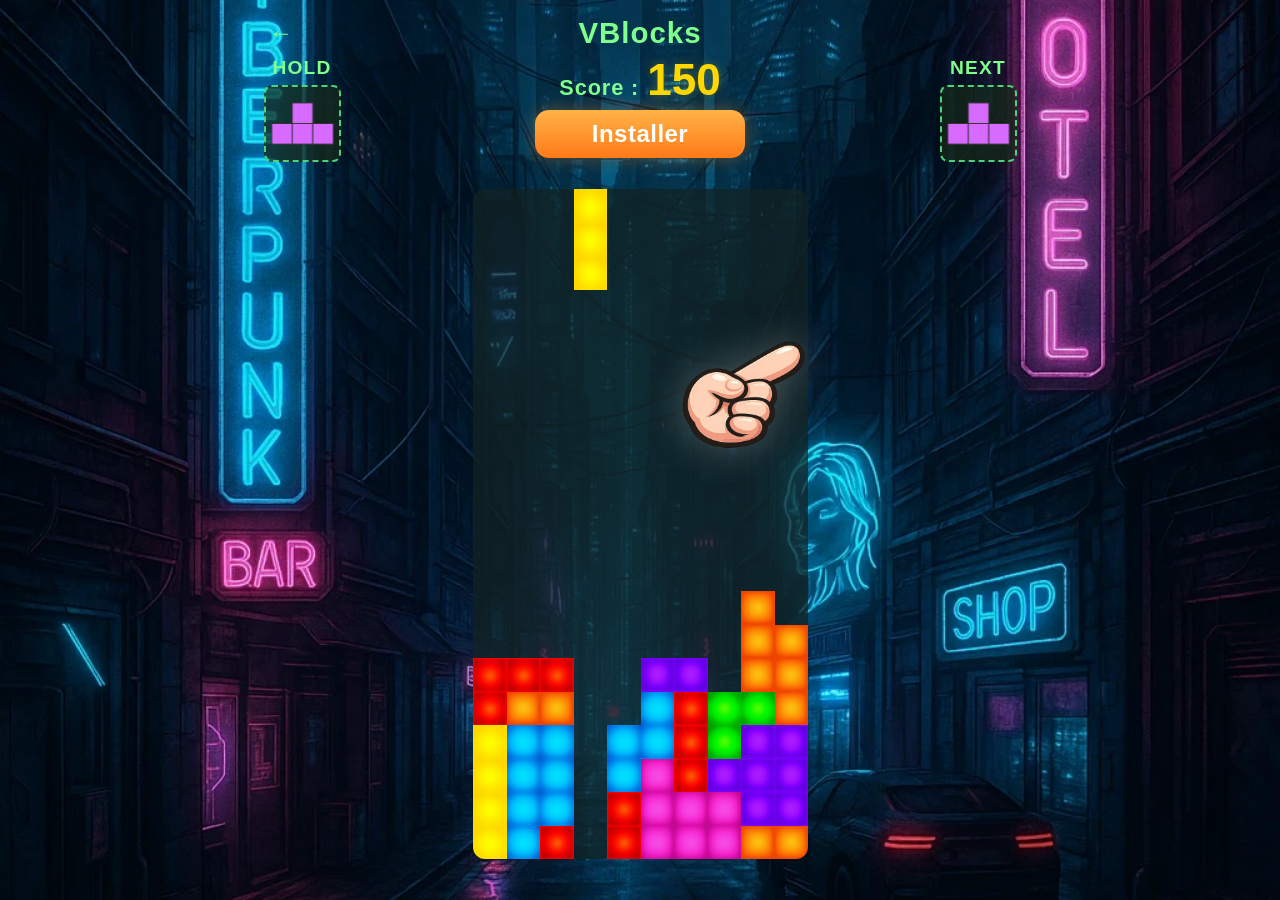
==== commit ca34f590: "Adjust top canvas layout and responsive canvas sizing" ====
--- a/index.html
+++ b/index.html
@@ -80,10 +80,10 @@
     .top-canvas-row{
       width:100%;
       max-width:760px;
-      display:flex;
-      justify-content:space-between;
-      align-items:flex-start;
-      gap:18px;
+      display:grid;
+      grid-template-columns:minmax(64px,84px) minmax(0,1fr) minmax(64px,84px);
+      align-items:start;
+      gap:12px;
       margin-top:4px;
       flex:0 0 auto;
     }
@@ -107,12 +107,11 @@
     }
 
     .center-score-block{
-      flex:1 1 auto;
       display:flex;
       justify-content:center;
       align-items:flex-start;
       min-width:0;
-      padding-top:2px;
+      padding-top:0;
     }
 
     .center-score-inline{
@@ -120,19 +119,20 @@
       flex-direction:column;
       align-items:center;
       justify-content:center;
-      gap:10px;
+      gap:8px;
       text-align:center;
+      min-width:0;
     }
 
     .center-score-label{
-      font-size:clamp(16px, 1.9vw, 26px);
+      font-size:clamp(14px, 1.7vw, 22px);
       font-weight:900;
       color:var(--panel-text);
       letter-spacing:.04em;
     }
 
     .center-score-value{
-      font-size:clamp(28px, 4vw, 52px);
+      font-size:clamp(24px, 3.6vw, 44px);
       font-weight:900;
       line-height:1;
       color:#ffd800;
@@ -148,19 +148,21 @@
     }
 
     .install-cta-btn{
-      min-width:190px;
-      min-height:54px;
-      padding:0 24px;
+      width:clamp(156px, 28vw, 210px);
+      min-width:0;
+      height:48px;
+      padding:0 18px;
       border:none;
-      border-radius:16px;
+      border-radius:14px;
       background:linear-gradient(180deg, #ffb347 0%, #ff7a18 100%);
       color:#fff;
-      font-size:clamp(22px, 2.5vw, 28px);
+      font-size:clamp(18px, 2.3vw, 24px);
       font-weight:900;
       letter-spacing:.02em;
       cursor:pointer;
       box-shadow:0 0 18px rgba(255,138,24,.35);
       animation:vb-showcase-pulse 1s ease-in-out infinite;
+      white-space:nowrap;
     }
 
     #holdCanvas,#nextCanvas{
@@ -174,17 +176,18 @@
       flex:1 1 auto;
       display:flex;
       justify-content:center;
-      align-items:flex-start;
+      align-items:center;
       min-height:0;
-      padding-top:10px;
-      padding-bottom:18px;
+      padding-top:8px;
+      padding-bottom:8px;
     }
 
     #gameCanvas{
-      width:min(calc((100vh - 170px) * 0.5), 92vw);
-      height:auto;
+      height:100%;
+      max-height:100%;
+      width:auto;
+      max-width:min(92vw, calc((100vh - 230px) * 0.5));
       aspect-ratio:10/20;
-      max-height:calc(100vh - 170px);
       background:var(--canvas-bg);
       border-radius:12px;
       display:block;
@@ -197,8 +200,7 @@
       .top-bar, .top-canvas-row{ max-width:680px; }
 
       #gameCanvas{
-        width:min(calc((100vh - 165px) * 0.5), 94vw);
-        max-height:calc(100vh - 165px);
+        max-width:min(94vw, calc((100vh - 220px) * 0.5));
       }
     }
 
@@ -211,24 +213,37 @@
       }
 
       .top-canvas-row{
-        gap:10px;
+        gap:8px;
       }
 
       .side-canvas-block{
-        min-width:64px;
+        min-width:58px;
+        gap:4px;
+      }
+
+      .side-canvas-block label{
+        font-size:12px;
+      }
+
+      .center-score-inline{
         gap:6px;
       }
 
+      .install-cta-btn{
+        width:min(170px, 100%);
+        height:44px;
+        font-size:19px;
+        border-radius:12px;
+      }
+
       #gameCanvas{
-        width:min(calc((100vh - 150px) * 0.5), 96vw);
-        max-height:calc(100vh - 150px);
+        max-width:min(96vw, calc((100vh - 205px) * 0.5));
       }
     }
 
     @media (max-height: 760px){
       #gameCanvas{
-        width:min(calc((100vh - 145px) * 0.5), 96vw);
-        max-height:calc(100vh - 145px);
+        max-width:min(96vw, calc((100vh - 200px) * 0.5));
       }
     }
 
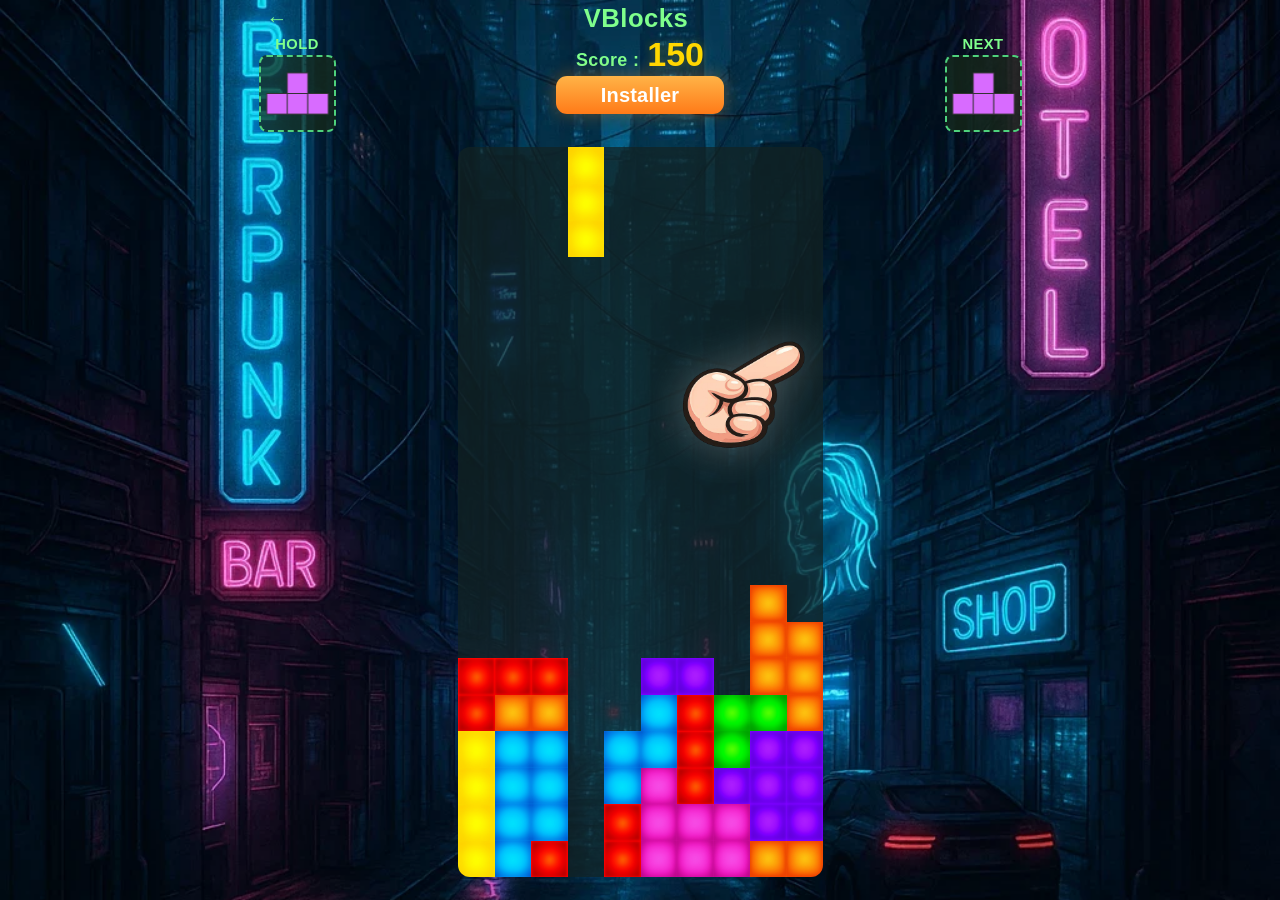
==== commit 83b1e1ea: "Ajuste le layout du header et agrandit la grille" ====
--- a/index.html
+++ b/index.html
@@ -38,7 +38,7 @@
       align-items:center;
       justify-content:flex-start;
       transform-origin:top center;
-      padding:max(8px, env(safe-area-inset-top)) 10px max(14px, env(safe-area-inset-bottom));
+      padding:max(2px, env(safe-area-inset-top)) 8px max(8px, env(safe-area-inset-bottom));
     }
 
     .top-bar{
@@ -46,7 +46,7 @@
       max-width:760px;
       display:flex;
       flex-direction:column;
-      padding:4px 0 0;
+      padding:0;
       flex:0 0 auto;
     }
 
@@ -54,25 +54,27 @@
       display:flex;
       justify-content:space-between;
       align-items:center;
-      gap:8px;
+      gap:6px;
     }
 
     .btn-back{
       background:none;
       border:none;
       color:var(--title-color);
-      font-size:24px;
-      width:42px;
-      height:42px;
+      font-size:21px;
+      width:34px;
+      height:34px;
+      padding:0;
     }
 
     .main-title{
       flex:1;
       text-align:center;
       font-weight:900;
-      letter-spacing:1px;
+      letter-spacing:.5px;
       color:var(--title-color);
-      font-size:clamp(20px, 2.3vw, 34px);
+      font-size:clamp(18px, 2vw, 28px);
+      line-height:1;
     }
 
     .profile-row{ width:42px; }
@@ -81,10 +83,10 @@
       width:100%;
       max-width:760px;
       display:grid;
-      grid-template-columns:minmax(64px,84px) minmax(0,1fr) minmax(64px,84px);
+      grid-template-columns:minmax(54px,74px) minmax(0,1fr) minmax(54px,74px);
       align-items:start;
-      gap:12px;
-      margin-top:4px;
+      gap:8px;
+      margin-top:1px;
       flex:0 0 auto;
     }
 
@@ -92,8 +94,8 @@
       display:flex;
       flex-direction:column;
       align-items:center;
-      gap:8px;
-      min-width:84px;
+      gap:3px;
+      min-width:54px;
       flex:0 0 auto;
     }
 
@@ -101,8 +103,8 @@
       color:var(--panel-text);
       font-weight:800;
       text-align:center;
-      font-size:clamp(14px, 1.5vw, 22px);
-      letter-spacing:.06em;
+      font-size:clamp(11px, 1.15vw, 16px);
+      letter-spacing:.03em;
       line-height:1;
     }
 
@@ -119,20 +121,20 @@
       flex-direction:column;
       align-items:center;
       justify-content:center;
-      gap:8px;
+      gap:5px;
       text-align:center;
       min-width:0;
     }
 
     .center-score-label{
-      font-size:clamp(14px, 1.7vw, 22px);
+      font-size:clamp(12px, 1.4vw, 18px);
       font-weight:900;
       color:var(--panel-text);
-      letter-spacing:.04em;
+      letter-spacing:.02em;
     }
 
     .center-score-value{
-      font-size:clamp(24px, 3.6vw, 44px);
+      font-size:clamp(20px, 3vw, 34px);
       font-weight:900;
       line-height:1;
       color:#ffd800;
@@ -148,17 +150,17 @@
     }
 
     .install-cta-btn{
-      width:clamp(156px, 28vw, 210px);
+      width:clamp(132px, 22vw, 168px);
       min-width:0;
-      height:48px;
-      padding:0 18px;
+      height:38px;
+      padding:0 14px;
       border:none;
-      border-radius:14px;
+      border-radius:11px;
       background:linear-gradient(180deg, #ffb347 0%, #ff7a18 100%);
       color:#fff;
-      font-size:clamp(18px, 2.3vw, 24px);
+      font-size:clamp(15px, 1.9vw, 20px);
       font-weight:900;
-      letter-spacing:.02em;
+      letter-spacing:.01em;
       cursor:pointer;
       box-shadow:0 0 18px rgba(255,138,24,.35);
       animation:vb-showcase-pulse 1s ease-in-out infinite;
@@ -178,15 +180,15 @@
       justify-content:center;
       align-items:center;
       min-height:0;
-      padding-top:8px;
-      padding-bottom:8px;
+      padding-top:4px;
+      padding-bottom:4px;
     }
 
     #gameCanvas{
       height:100%;
       max-height:100%;
       width:auto;
-      max-width:min(92vw, calc((100vh - 230px) * 0.5));
+      max-width:min(94vw, calc((100vh - 170px) * 0.5));
       aspect-ratio:10/20;
       background:var(--canvas-bg);
       border-radius:12px;
@@ -200,16 +202,16 @@
       .top-bar, .top-canvas-row{ max-width:680px; }
 
       #gameCanvas{
-        max-width:min(94vw, calc((100vh - 220px) * 0.5));
+        max-width:min(95vw, calc((100vh - 165px) * 0.5));
       }
     }
 
     @media (max-width: 600px){
       .main-content{
-        padding-top:max(6px, env(safe-area-inset-top));
-        padding-left:8px;
-        padding-right:8px;
-        padding-bottom:max(12px, env(safe-area-inset-bottom));
+        padding-top:max(2px, env(safe-area-inset-top));
+        padding-left:6px;
+        padding-right:6px;
+        padding-bottom:max(8px, env(safe-area-inset-bottom));
       }
 
       .top-canvas-row{
@@ -230,20 +232,20 @@
       }
 
       .install-cta-btn{
-        width:min(170px, 100%);
-        height:44px;
-        font-size:19px;
-        border-radius:12px;
+        width:min(150px, 100%);
+        height:36px;
+        font-size:16px;
+        border-radius:10px;
       }
 
       #gameCanvas{
-        max-width:min(96vw, calc((100vh - 205px) * 0.5));
+        max-width:min(97vw, calc((100vh - 155px) * 0.5));
       }
     }
 
     @media (max-height: 760px){
       #gameCanvas{
-        max-width:min(96vw, calc((100vh - 200px) * 0.5));
+        max-width:min(97vw, calc((100vh - 150px) * 0.5));
       }
     }
 
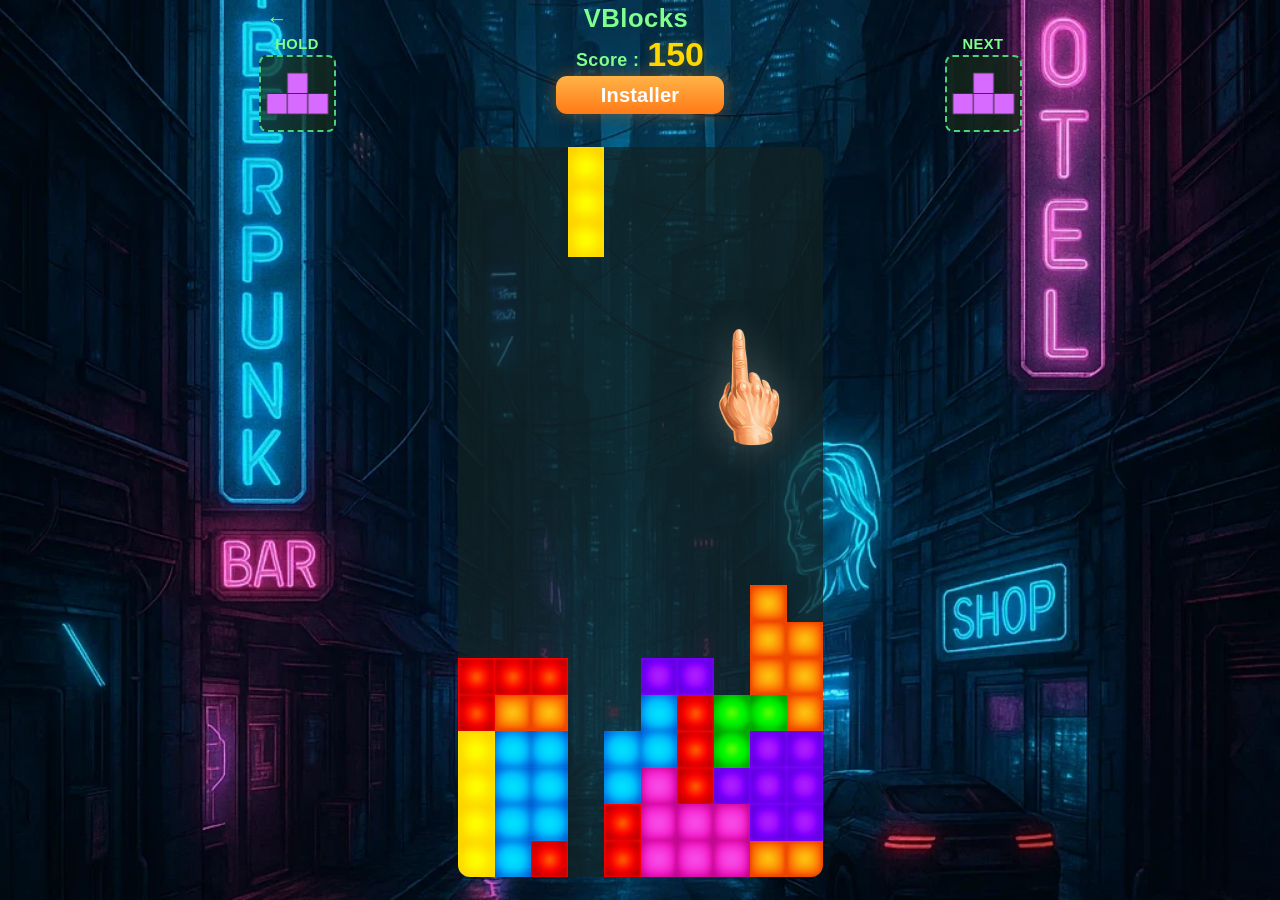
==== commit 39a5d4a9: "d" ====
--- a/index.html
+++ b/index.html
@@ -305,7 +305,7 @@
     </div>
     <div class="game-flex-wrap"><canvas id="gameCanvas"></canvas></div>
   </div></div>
-  <audio id="music" src="assets/sounds/chill.mp3" loop></audio>
+  <audio id="music" src="assets/sounds/chill.m4a" loop></audio>
   <script>
     localStorage.setItem('themeVBlocks', 'cyber');
     window.i18nGet = (k)=>k;
@@ -379,15 +379,23 @@
     refreshMusicBtn();
   };
 
-  window.startMusicForGame = function () {
-    if (!music) return;
-    if (isMusicAlwaysMuted()) {
-      pauseMusic();
-      return;
-    }
-    music.currentTime = 0;
-    playMusicAuto();
-  };
+window.startMusicForGame = function () {
+  if (!music) return;
+  if (isMusicAlwaysMuted()) {
+    pauseMusic();
+    return;
+  }
+  if (window.musicStarted && !music.paused) return;
+
+  music.play()
+    .then(() => {
+      window.musicStarted = true;
+      refreshMusicBtn();
+    })
+    .catch(() => {
+      window.musicStarted = false;
+    });
+};
   window.addEventListener('storage', (e) => {
     if (e.key === 'alwaysMuteMusic') {
       refreshMusicBtn();
@@ -396,12 +404,18 @@
     }
   });
   // Démarrage audio sur premier input (pas d’attente réseau)
-  window.addEventListener('pointerdown', function autoStartMusic() {
-    if (!window.musicStarted && !isMusicAlwaysMuted()) {
-      playMusicAuto();
+window.addEventListener('pointerdown', function autoStartMusic() {
+  if (window.musicStarted || isMusicAlwaysMuted() || !music) return;
+
+  music.play()
+    .then(() => {
       window.musicStarted = true;
-    }
-  }, { once: true });
+      refreshMusicBtn();
+    })
+    .catch(() => {
+      window.musicStarted = false;
+    });
+}, { passive: true });
 
   setTimeout(refreshMusicBtn, 200);
   document.addEventListener('DOMContentLoaded', () => {
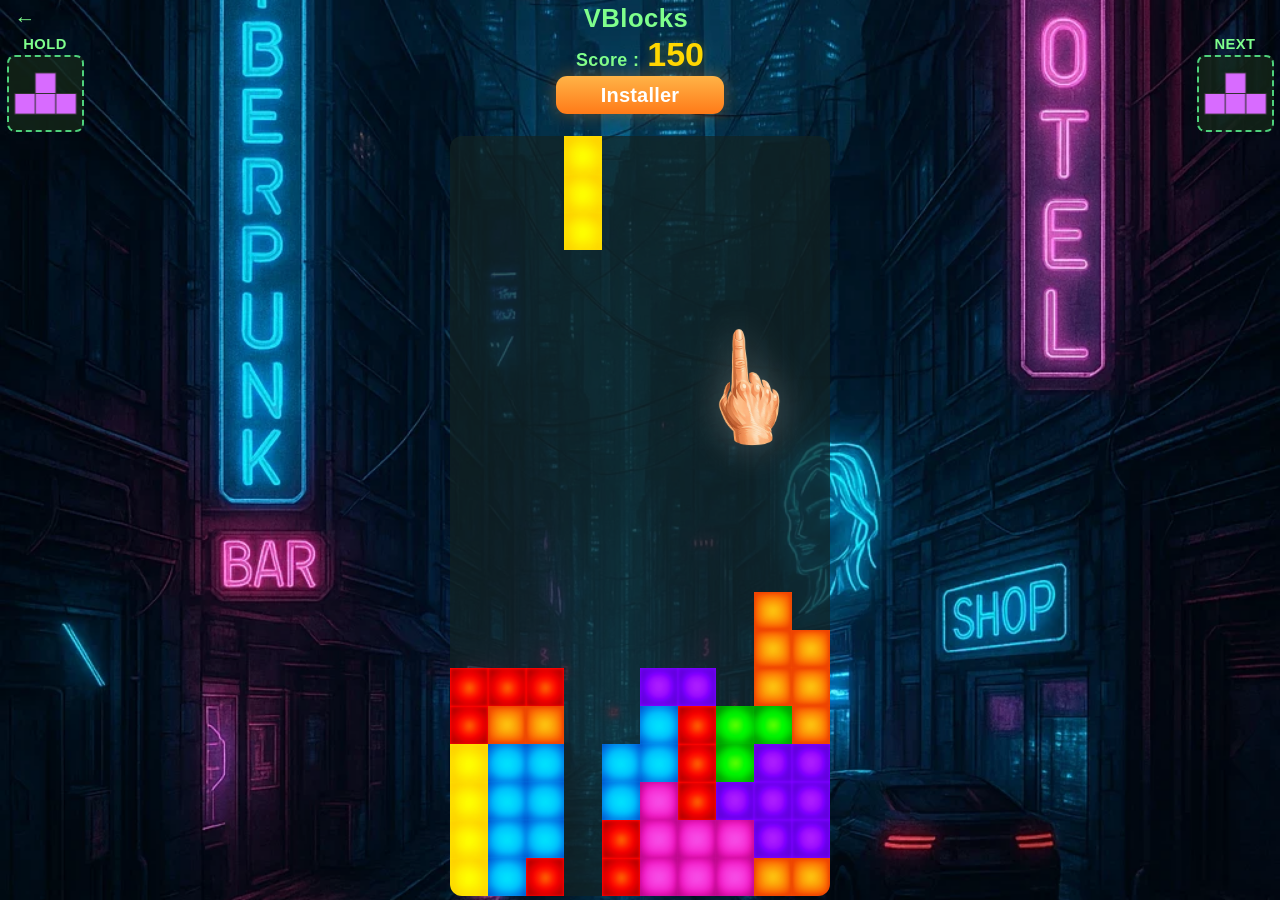
==== commit 54d7b0f1: "Adjust responsive layout constraints in index.html" ====
--- a/index.html
+++ b/index.html
@@ -2,7 +2,8 @@
 <html lang="fr">
 <head>
   <meta charset="UTF-8" />
-  <meta name="viewport" content="width=device-width, initial-scale=1.0, user-scalable=no" />
+  <meta name="viewport" content="width=device-width, initial-scale=1.0, viewport-fit=cover, user-scalable=no" />
+  <meta name="ad.orientation" content="portrait" />
   <title>VBlocks</title>
   <style>
     :root { color-scheme: dark; }
@@ -33,8 +34,8 @@
     .main-content{
       display:flex;
       flex-direction:column;
-      width:min(100vw, 820px);
-      height:100vh;
+      width:100vw;
+      min-height:100dvh;
       align-items:center;
       justify-content:flex-start;
       transform-origin:top center;
@@ -43,7 +44,7 @@
 
     .top-bar{
       width:100%;
-      max-width:760px;
+      max-width:none;
       display:flex;
       flex-direction:column;
       padding:0;
@@ -81,7 +82,7 @@
 
     .top-canvas-row{
       width:100%;
-      max-width:760px;
+      max-width:none;
       display:grid;
       grid-template-columns:minmax(54px,74px) minmax(0,1fr) minmax(54px,74px);
       align-items:start;
@@ -185,10 +186,8 @@
     }
 
     #gameCanvas{
-      height:100%;
-      max-height:100%;
-      width:auto;
-      max-width:min(94vw, calc((100vh - 170px) * 0.5));
+      width:min(calc(100vw - 16px), calc((100dvh - 140px) * 0.5));
+      height:auto;
       aspect-ratio:10/20;
       background:var(--canvas-bg);
       border-radius:12px;
@@ -199,11 +198,7 @@
 
     @media (max-width: 900px){
       .main-content{ width:100vw; }
-      .top-bar, .top-canvas-row{ max-width:680px; }
-
-      #gameCanvas{
-        max-width:min(95vw, calc((100vh - 165px) * 0.5));
-      }
+      .top-bar, .top-canvas-row{ max-width:none; }
     }
 
     @media (max-width: 600px){
@@ -236,16 +231,6 @@
         height:36px;
         font-size:16px;
         border-radius:10px;
-      }
-
-      #gameCanvas{
-        max-width:min(97vw, calc((100vh - 155px) * 0.5));
-      }
-    }
-
-    @media (max-height: 760px){
-      #gameCanvas{
-        max-width:min(97vw, calc((100vh - 150px) * 0.5));
       }
     }
 
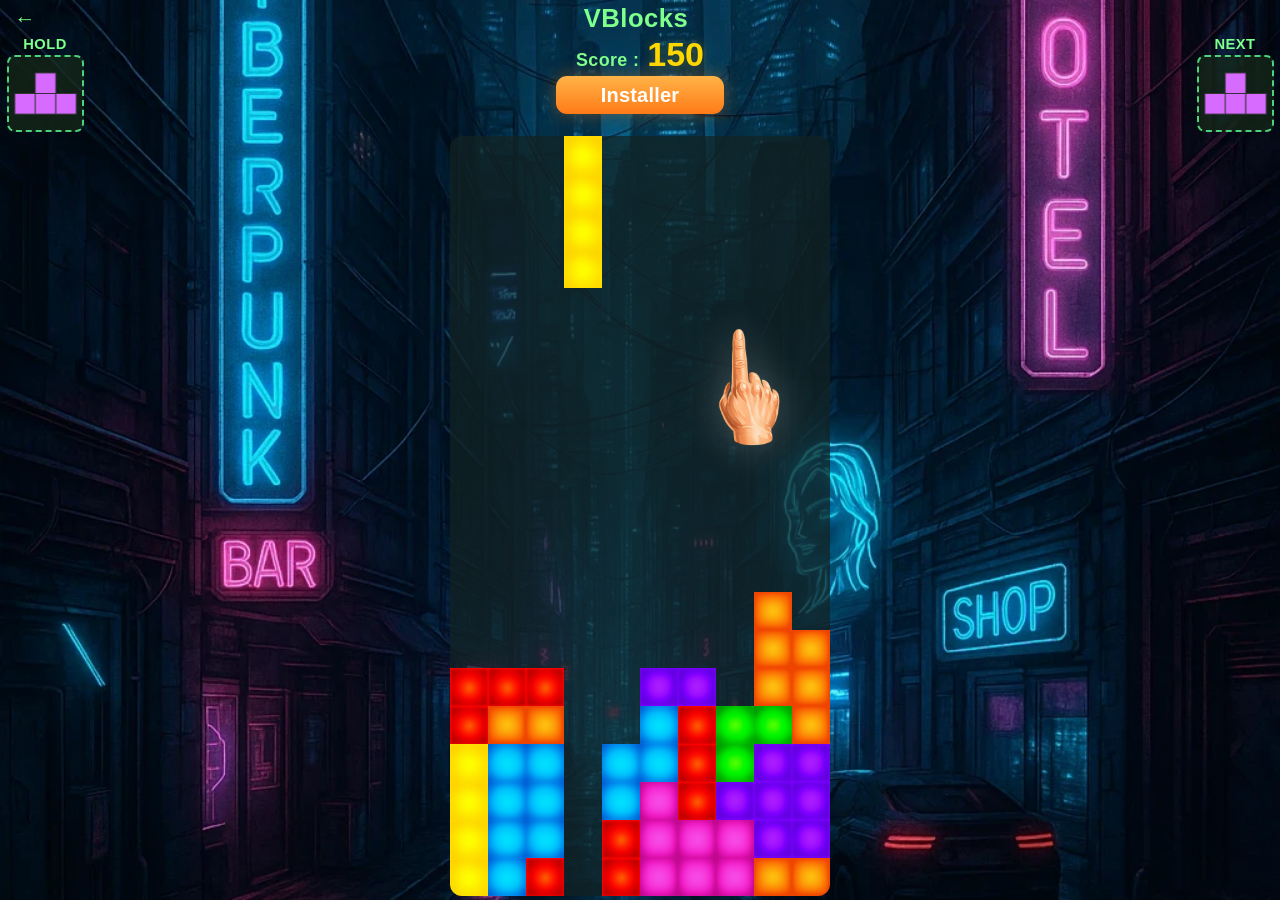
==== commit 4ec1bd42: "Adapt playable ad state and exits for Google Ads" ====
--- a/index.html
+++ b/index.html
@@ -265,6 +265,7 @@
       -webkit-user-drag:none;
     }
   </style>
+<script type="text/javascript" src="https://tpc.googlesyndication.com/pagead/gadgets/html5/api/exitapi.js"></script>
 </head>
 <body data-theme="cyber">
   <div class="game-viewport"><div class="main-content">
@@ -292,25 +293,57 @@
   </div></div>
   <audio id="music" src="assets/sounds/chill.m4a" loop></audio>
   <script>
-    localStorage.setItem('themeVBlocks', 'cyber');
-    window.i18nGet = (k)=>k;
-    window.userData = {
-      async getVCoins(){ return Number(localStorage.getItem('ads_vcoins')||0); },
-      async addVCoins(n){ const v=Number(localStorage.getItem('ads_vcoins')||0)+Number(n||0); localStorage.setItem('ads_vcoins', String(v)); return v; },
-      async getJetons(){ return Number(localStorage.getItem('ads_jetons')||3); },
-      async addJetons(n){ const v=Math.max(0,Number(localStorage.getItem('ads_jetons')||3)+Number(n||0)); localStorage.setItem('ads_jetons', String(v)); return v; },
-      async getHighScore(){ return Number(localStorage.getItem('ads_highscore')||0); },
-      async setHighScore(n){ localStorage.setItem('ads_highscore', String(n||0)); return n||0; }
-    };
-    window.showInterstitial = async ()=>true;
-  </script>
+  window.__adState = {
+    theme: 'cyber',
+    alwaysMuteMusic: false,
+    ghostPiece: false,
+    ads_vcoins: 0,
+    ads_jetons: 3,
+    ads_highscore: 0
+  };
+
+  function adGet(key, fallback) {
+    return Object.prototype.hasOwnProperty.call(window.__adState, key)
+      ? window.__adState[key]
+      : fallback;
+  }
+
+  function adSet(key, value) {
+    window.__adState[key] = value;
+    return value;
+  }
+
+  window.i18nGet = (k) => k;
+
+  window.userData = {
+    async getVCoins(){ return Number(adGet('ads_vcoins', 0) || 0); },
+    async addVCoins(n){
+      const v = Number(adGet('ads_vcoins', 0) || 0) + Number(n || 0);
+      adSet('ads_vcoins', v);
+      return v;
+    },
+    async getJetons(){ return Number(adGet('ads_jetons', 3) || 3); },
+    async addJetons(n){
+      const v = Math.max(0, Number(adGet('ads_jetons', 3) || 3) + Number(n || 0));
+      adSet('ads_jetons', v);
+      return v;
+    },
+    async getHighScore(){ return Number(adGet('ads_highscore', 0) || 0); },
+    async setHighScore(n){
+      adSet('ads_highscore', Number(n || 0));
+      return Number(n || 0);
+    }
+  };
+
+  window.showInterstitial = async ()=>true;
+</script>
   <script>
 // --- PATCH anti-lignes (ne s'applique qu'au thème "nuit") ---
 function fillRectThemeSafe(c, px, py, size) {
   const theme =
     (typeof getCurrentTheme === 'function'
       ? getCurrentTheme()
-      : (localStorage.getItem('themeVBlocks') || 'cyber'));
+      : ((window.__adState && window.__adState.theme) || 'cyber'));
 
   if (theme === 'nuit') {
     const pad = 0.5;
@@ -329,7 +362,7 @@
   if (music) music.volume = 0.45;
 
   function isMusicAlwaysMuted() {
-    return localStorage.getItem('alwaysMuteMusic') === 'true';
+    return !!(window.__adState && window.__adState.alwaysMuteMusic);
   }
   function playMusicAuto() {
     if (!music) return;
@@ -355,7 +388,9 @@
     btn.innerHTML = `<img src="assets/icons/${icon}.svg" alt="${muted ? 'Muet' : 'Actif'}" class="music-btn-img">`;
   }
   window.setMusicAlwaysMuted = function (val) {
-    localStorage.setItem('alwaysMuteMusic', val ? 'true' : 'false');
+    if (window.__adState) {
+      window.__adState.alwaysMuteMusic = !!val;
+    }
     if (val) {
       pauseMusic();
     } else {
@@ -381,14 +416,7 @@
       window.musicStarted = false;
     });
 };
-  window.addEventListener('storage', (e) => {
-    if (e.key === 'alwaysMuteMusic') {
-      refreshMusicBtn();
-      if (isMusicAlwaysMuted()) pauseMusic();
-      else playMusicAuto();
-    }
-  });
-  // Démarrage audio sur premier input (pas d’attente réseau)
+    // Démarrage audio sur premier input (pas d’attente réseau)
 window.addEventListener('pointerdown', function autoStartMusic() {
   if (window.musicStarted || isMusicAlwaysMuted() || !music) return;
 
@@ -414,7 +442,9 @@
       if (typeof window.setMusicAlwaysMuted === 'function') {
         window.setMusicAlwaysMuted(nextMute);
       } else {
-        localStorage.setItem('alwaysMuteMusic', nextMute ? 'true' : 'false');
+        if (window.__adState) {
+          window.__adState.alwaysMuteMusic = !!nextMute;
+        }
         if (music) {
           if (nextMute) music.pause();
           else music.play().catch(()=>{});
@@ -458,7 +488,7 @@
   function isVariantTheme(name) {
     const t = name || (typeof getCurrentTheme === 'function'
       ? getCurrentTheme()
-      : (localStorage.getItem('themeVBlocks') || 'cyber'));
+      : ((window.__adState && window.__adState.theme) || 'cyber'));
     return t === 'space' || t === 'vitraux' || t === 'luxury';
   }
 
@@ -472,10 +502,14 @@
     let piecesUsed = 0;
 
     let ghostPieceEnabled = false;
-    localStorage.setItem('ghostPiece', 'false');
+    if (window.__adState) {
+      window.__adState.ghostPiece = false;
+    }
     global.toggleGhostPiece = function (enabled) {
       ghostPieceEnabled = !!enabled;
-      localStorage.setItem('ghostPiece', ghostPieceEnabled ? 'true' : 'false');
+      if (window.__adState) {
+        window.__adState.ghostPiece = ghostPieceEnabled;
+      }
       safeRedraw();
     };
 
@@ -583,7 +617,7 @@
     });
 
     const THEMES = ['cyber', 'neon', 'nuit', 'nature', 'bubble', 'retro', 'space', 'vitraux', 'luxury', 'grece', 'arabic', 'angelique', 'japon'];
-    let currentTheme = localStorage.getItem('themeVBlocks') || 'cyber';
+    let currentTheme = (window.__adState && window.__adState.theme) || 'cyber';
     let currentThemeIndex = Math.max(0, THEMES.indexOf(currentTheme));
     const blockImages = {};
 
@@ -673,7 +707,9 @@
 
     function changeTheme(themeName) {
       document.body.setAttribute('data-theme', themeName);
-      localStorage.setItem('themeVBlocks', themeName);
+      if (window.__adState) {
+        window.__adState.theme = themeName;
+      }
       const style = document.getElementById('theme-style');
       if (style) style.href = getThemeCssHref(themeName);
       loadBlockImages(themeName);
@@ -684,7 +720,7 @@
     loadBlockImages(currentTheme);
     // --- Suit le thème choisi dans le profil (évènement envoyé par profil.html)
     window.addEventListener('vblocks-theme-changed', (e) => {
-      const t = (e?.detail?.theme) || localStorage.getItem('themeVBlocks') || 'cyber';
+      const t = (e?.detail?.theme) || ((window.__adState && window.__adState.theme) || 'cyber');
       if (t) changeTheme(t);
     });
 
@@ -918,7 +954,6 @@
       };
     }
     function clearSavedGame() {
-      try { localStorage.removeItem(SAVE_KEY); } catch (_e) {}
       saveStateCloud(null).catch(()=>{});
     }
     function safeParse(json) {
@@ -926,11 +961,7 @@
     }
 
     function saveStateNowLocal() {
-      if (!CAN_RESUME) return;
-      try {
-        const payload = { version: 3, ts: Date.now(), state: getSavableState() };
-        localStorage.setItem(SAVE_KEY, JSON.stringify(payload));
-      } catch (_e) {}
+      return;
     }
 
     async function saveStateNow() {
@@ -948,19 +979,7 @@
     }
 
     function loadSavedLocal() {
-      if (!CAN_RESUME) return null;
-      const raw = localStorage.getItem(SAVE_KEY);
-      if (!raw) return null;
-      const parsed = safeParse(raw);
-      if (!parsed || !parsed.state) return null;
-      const st = parsed.state;
-      if ((Date.now() - (parsed.ts || st.ts || 0)) > SAVE_TTL_MS) {
-        try { localStorage.removeItem(SAVE_KEY); } catch (_e) {}
-        return null;
-      }
-      if (st.mode !== mode) return null;
-      if (!st.inProgress) return null;
-      return st;
+      return null;
     }
 
     function restoreFromSave(s) {
@@ -988,7 +1007,7 @@
         }
 
     // Préfère TOUJOURS le thème actuel choisi par l’utilisateur
-const desiredTheme = localStorage.getItem('themeVBlocks') || s.theme || currentTheme;
+const desiredTheme = ((window.__adState && window.__adState.theme) || s.theme || currentTheme);
 if (THEMES.includes(desiredTheme) && desiredTheme !== currentTheme) {
   changeTheme(desiredTheme);
 }
@@ -1362,7 +1381,7 @@
 
 const SHOWCASE_START_ENABLED = true;
 const SHOWCASE_AUTO_STORE_DELAY_MS = 15000;
-const SHOWCASE_STORE_URL = 'https://play.google.com/store/apps/details?id=com.vboldstudio.VBlocks';
+const SHOWCASE_STORE_URL = '';
 const SHOWCASE_HAND_ASSET = 'assets/hand.webp';
 
 let showcaseAutoStoreTimer = null;
@@ -1526,7 +1545,11 @@
 
   try { await commitEndRewards(score); } catch (_) {}
   endHandled = true;
-  window.location.href = SHOWCASE_STORE_URL;
+
+  if (typeof ExitApi !== 'undefined' && typeof ExitApi.exit === 'function') {
+    ExitApi.exit();
+    return;
+  }
 }
 
 function startShowcaseAutoStoreFlow() {
@@ -2220,7 +2243,9 @@
       e.preventDefault();
       if (paused || gameOver) return;
       ghostPieceEnabled = !ghostPieceEnabled;
-      localStorage.setItem('ghostPiece', ghostPieceEnabled ? 'true' : 'false');
+      if (window.__adState) {
+        window.__adState.ghostPiece = ghostPieceEnabled;
+      }
       safeRedraw();
     }, { passive:false });
 
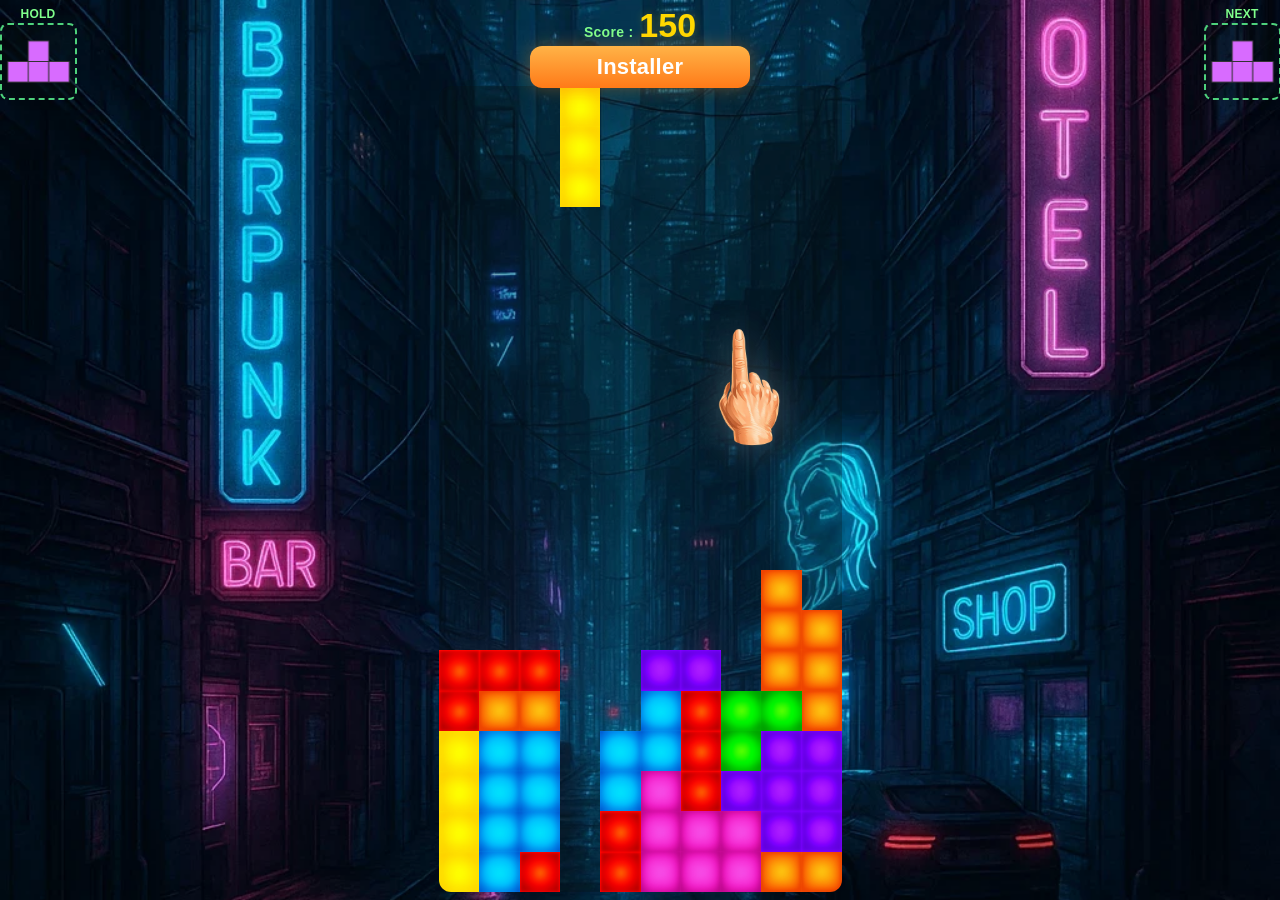
==== commit ef1455c9: "Update playable layout overlay and ExitApi store exit flow" ====
--- a/index.html
+++ b/index.html
@@ -24,71 +24,40 @@
     .game-viewport{
       position:fixed;
       inset:0;
-      display:flex;
-      justify-content:center;
-      align-items:flex-start;
       overflow:hidden;
       padding:0;
     }
 
     .main-content{
-      display:flex;
-      flex-direction:column;
+      position:relative;
       width:100vw;
-      min-height:100dvh;
-      align-items:center;
-      justify-content:flex-start;
-      transform-origin:top center;
-      padding:max(2px, env(safe-area-inset-top)) 8px max(8px, env(safe-area-inset-bottom));
+      height:100dvh;
+      overflow:hidden;
+      padding:0;
     }
 
     .top-bar{
-      width:100%;
-      max-width:none;
-      display:flex;
-      flex-direction:column;
-      padding:0;
-      flex:0 0 auto;
-    }
-
-    .top-bar-row{
-      display:flex;
-      justify-content:space-between;
-      align-items:center;
-      gap:6px;
-    }
-
-    .btn-back{
-      background:none;
-      border:none;
-      color:var(--title-color);
-      font-size:21px;
-      width:34px;
-      height:34px;
-      padding:0;
-    }
-
-    .main-title{
-      flex:1;
-      text-align:center;
-      font-weight:900;
-      letter-spacing:.5px;
-      color:var(--title-color);
-      font-size:clamp(18px, 2vw, 28px);
-      line-height:1;
-    }
-
-    .profile-row{ width:42px; }
+      display:none;
+    }
+
+    .top-bar-row,
+    .btn-back,
+    .main-title,
+    .profile-row{
+      display:none;
+    }
 
     .top-canvas-row{
-      width:100%;
-      max-width:none;
+      position:absolute;
+      top:max(8px, env(safe-area-inset-top));
+      left:8px;
+      right:8px;
+      z-index:5;
       display:grid;
-      grid-template-columns:minmax(54px,74px) minmax(0,1fr) minmax(54px,74px);
+      grid-template-columns:60px 1fr 60px;
       align-items:start;
       gap:8px;
-      margin-top:1px;
-      flex:0 0 auto;
+      margin:0;
     }
 
     .side-canvas-block{
@@ -96,17 +65,17 @@
       flex-direction:column;
       align-items:center;
       gap:3px;
-      min-width:54px;
-      flex:0 0 auto;
+      min-width:60px;
     }
 
     .side-canvas-block label{
       color:var(--panel-text);
-      font-weight:800;
+      font-weight:900;
       text-align:center;
-      font-size:clamp(11px, 1.15vw, 16px);
-      letter-spacing:.03em;
+      font-size:12px;
+      letter-spacing:.02em;
       line-height:1;
+      text-shadow:0 0 10px rgba(0,0,0,.45);
     }
 
     .center-score-block{
@@ -114,7 +83,6 @@
       justify-content:center;
       align-items:flex-start;
       min-width:0;
-      padding-top:0;
     }
 
     .center-score-inline{
@@ -122,20 +90,20 @@
       flex-direction:column;
       align-items:center;
       justify-content:center;
-      gap:5px;
+      gap:4px;
       text-align:center;
       min-width:0;
     }
 
     .center-score-label{
-      font-size:clamp(12px, 1.4vw, 18px);
+      font-size:14px;
       font-weight:900;
       color:var(--panel-text);
       letter-spacing:.02em;
     }
 
     .center-score-value{
-      font-size:clamp(20px, 3vw, 34px);
+      font-size:34px;
       font-weight:900;
       line-height:1;
       color:#ffd800;
@@ -146,20 +114,20 @@
       display:flex;
       align-items:baseline;
       justify-content:center;
-      gap:8px;
+      gap:6px;
       flex-wrap:wrap;
     }
 
     .install-cta-btn{
-      width:clamp(132px, 22vw, 168px);
-      min-width:0;
-      height:38px;
-      padding:0 14px;
+      width:min(52vw, 220px);
+      min-width:140px;
+      height:42px;
+      padding:0 16px;
       border:none;
-      border-radius:11px;
+      border-radius:12px;
       background:linear-gradient(180deg, #ffb347 0%, #ff7a18 100%);
       color:#fff;
-      font-size:clamp(15px, 1.9vw, 20px);
+      font-size:clamp(16px, 4vw, 22px);
       font-weight:900;
       letter-spacing:.01em;
       cursor:pointer;
@@ -169,27 +137,30 @@
     }
 
     #holdCanvas,#nextCanvas{
-      background:var(--canvas-panel-bg);
+      background:rgba(8,18,18,.28);
       border:2px dashed var(--canvas-panel-border);
       border-radius:8px;
     }
 
     .game-flex-wrap{
-      width:100%;
-      flex:1 1 auto;
+      position:absolute;
+      inset:0;
+      z-index:1;
       display:flex;
       justify-content:center;
-      align-items:center;
-      min-height:0;
-      padding-top:4px;
-      padding-bottom:4px;
+      align-items:flex-end;
+      padding:
+        calc(max(8px, env(safe-area-inset-top)) + 78px)
+        6px
+        8px
+        6px;
     }
 
     #gameCanvas{
-      width:min(calc(100vw - 16px), calc((100dvh - 140px) * 0.5));
+      width:min(calc(100vw - 12px), calc((100dvh - 98px) / 2));
       height:auto;
       aspect-ratio:10/20;
-      background:var(--canvas-bg);
+      background:rgba(10,20,20,.28);
       border-radius:12px;
       display:block;
       margin:0 auto;
@@ -202,35 +173,53 @@
     }
 
     @media (max-width: 600px){
-      .main-content{
-        padding-top:max(2px, env(safe-area-inset-top));
-        padding-left:6px;
-        padding-right:6px;
-        padding-bottom:max(8px, env(safe-area-inset-bottom));
-      }
-
       .top-canvas-row{
-        gap:8px;
+        top:max(6px, env(safe-area-inset-top));
+        left:6px;
+        right:6px;
+        grid-template-columns:56px 1fr 56px;
+        gap:6px;
       }
 
       .side-canvas-block{
-        min-width:58px;
+        min-width:56px;
+        gap:3px;
+      }
+
+      .side-canvas-block label{
+        font-size:11px;
+      }
+
+      .center-score-inline{
         gap:4px;
       }
 
-      .side-canvas-block label{
-        font-size:12px;
-      }
-
-      .center-score-inline{
-        gap:6px;
+      .center-score-label{
+        font-size:13px;
+      }
+
+      .center-score-value{
+        font-size:30px;
       }
 
       .install-cta-btn{
-        width:min(150px, 100%);
-        height:36px;
-        font-size:16px;
-        border-radius:10px;
+        width:min(56vw, 210px);
+        min-width:136px;
+        height:40px;
+        font-size:17px;
+        border-radius:11px;
+      }
+
+      .game-flex-wrap{
+        padding:
+          calc(max(6px, env(safe-area-inset-top)) + 74px)
+          4px
+          6px
+          4px;
+      }
+
+      #gameCanvas{
+        width:min(calc(100vw - 8px), calc((100dvh - 92px) / 2));
       }
     }
 
@@ -543,18 +532,24 @@
     let resizeRAF = null;
 
     function fitCanvasToCSS() {
-      const cssW = Math.round(canvas.clientWidth || canvas.getBoundingClientRect().width);
-      if (!cssW) return;
+      const topInset = 8;
+      const hudHeight = 78;
+      const bottomInset = 8;
+      const sideInset = 6;
+
+      const availableW = Math.max(120, window.innerWidth - sideInset * 2);
+      const availableH = Math.max(240, window.innerHeight - topInset - hudHeight - bottomInset);
+
+      const cssW = Math.floor(Math.min(availableW, availableH / 2));
+      const cssH = cssW * 2;
 
       BLOCK_SIZE = cssW / COLS;
 
-      const usedW = BLOCK_SIZE * COLS;
-      const usedH = BLOCK_SIZE * ROWS;
-
-      canvas.style.height = usedH + 'px';
-
-      canvas.width = Math.round(usedW * DPR);
-      canvas.height = Math.round(usedH * DPR);
+      canvas.style.width = cssW + 'px';
+      canvas.style.height = cssH + 'px';
+
+      canvas.width = Math.round(cssW * DPR);
+      canvas.height = Math.round(cssH * DPR);
 
       ctx.setTransform(DPR, 0, 0, DPR, 0, 0);
     }
@@ -1199,7 +1194,10 @@
 
         try { await commitEndRewards(points); } catch (_) {}
         endHandled = true;
-        window.location.href = STORE_URL;
+
+        if (typeof ExitApi !== 'undefined' && typeof ExitApi.exit === 'function') {
+          ExitApi.exit();
+        }
       }
 
       const popup = document.createElement('div');
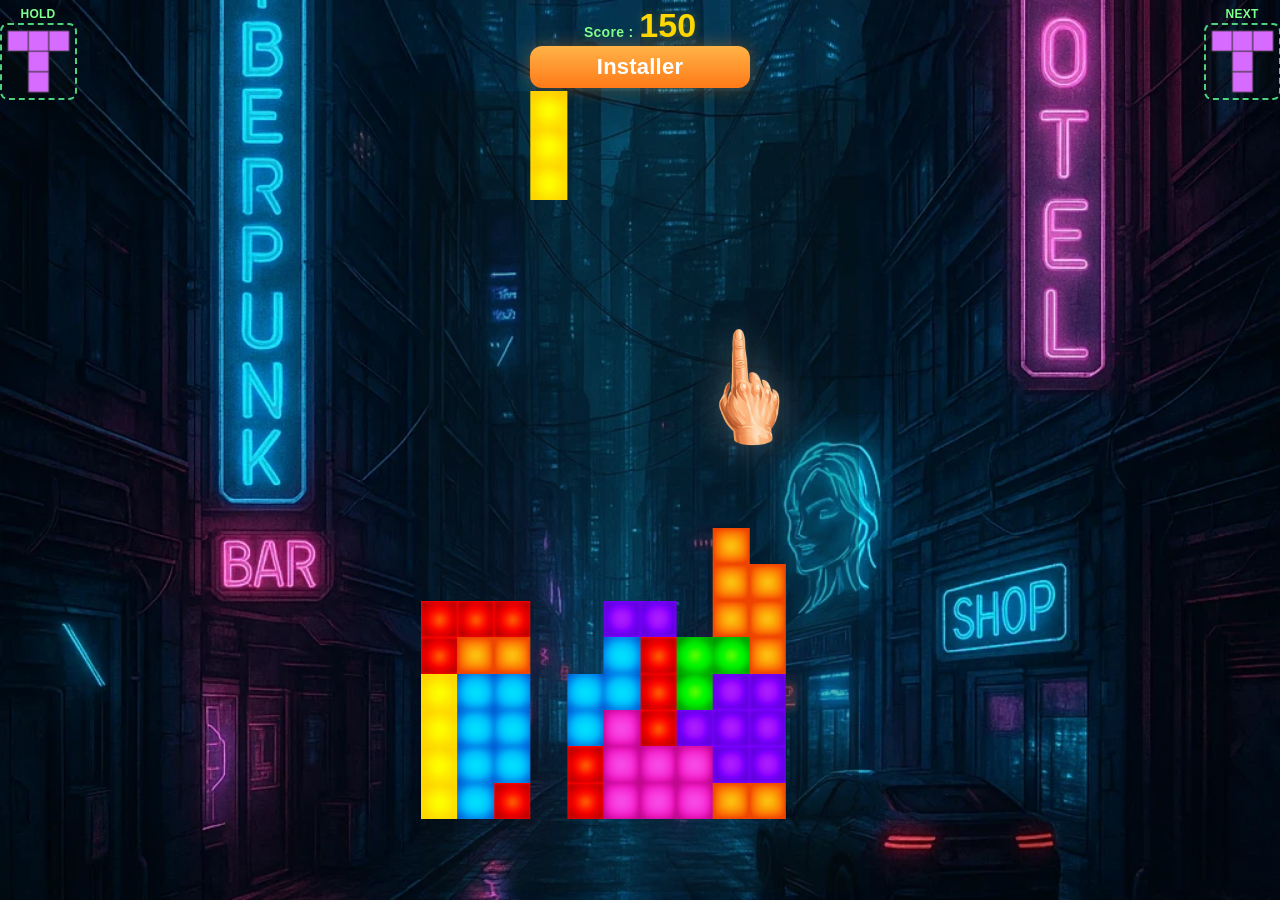
==== commit f1fed902: "Ajuste la grille 12x22 et ajoute la pièce U" ====
--- a/index.html
+++ b/index.html
@@ -157,9 +157,9 @@
     }
 
     #gameCanvas{
-      width:min(calc(100vw - 12px), calc((100dvh - 98px) / 2));
+      width:min(calc(100vw - 12px), calc((100dvh - 98px) * 12 / 22));
       height:auto;
-      aspect-ratio:10/20;
+      aspect-ratio:12/22;
       background:rgba(10,20,20,.28);
       border-radius:12px;
       display:block;
@@ -219,7 +219,7 @@
       }
 
       #gameCanvas{
-        width:min(calc(100vw - 8px), calc((100dvh - 92px) / 2));
+        width:min(calc(100vw - 8px), calc((100dvh - 92px) * 12 / 22));
       }
     }
 
@@ -513,7 +513,7 @@
     const nextCanvas = document.getElementById('nextCanvas');
     const nextCtx = nextCanvas ? nextCanvas.getContext('2d') : null;
 
-    const COLS = 10, ROWS = 20;
+    const COLS = 12, ROWS = 22;
     let BLOCK_SIZE = 30; // en px CSS (pas device)
     const DPR = Math.max(1, Math.floor(window.devicePixelRatio || 1));
 
@@ -532,24 +532,18 @@
     let resizeRAF = null;
 
     function fitCanvasToCSS() {
-      const topInset = 8;
-      const hudHeight = 78;
-      const bottomInset = 8;
-      const sideInset = 6;
-
-      const availableW = Math.max(120, window.innerWidth - sideInset * 2);
-      const availableH = Math.max(240, window.innerHeight - topInset - hudHeight - bottomInset);
-
-      const cssW = Math.floor(Math.min(availableW, availableH / 2));
-      const cssH = cssW * 2;
+      const cssW = Math.round(canvas.clientWidth || canvas.getBoundingClientRect().width);
+      if (!cssW) return;
 
       BLOCK_SIZE = cssW / COLS;
 
-      canvas.style.width = cssW + 'px';
-      canvas.style.height = cssH + 'px';
-
-      canvas.width = Math.round(cssW * DPR);
-      canvas.height = Math.round(cssH * DPR);
+      const usedW = BLOCK_SIZE * COLS;
+      const usedH = BLOCK_SIZE * ROWS;
+
+      canvas.style.height = usedH + 'px';
+
+      canvas.width = Math.round(usedW * DPR);
+      canvas.height = Math.round(usedH * DPR);
 
       ctx.setTransform(DPR, 0, 0, DPR, 0, 0);
     }
@@ -627,7 +621,7 @@
     function generateSequenceClassic(bags = 200) {
       const res = [];
       for (let b = 0; b < bags; b++) {
-        const bag = [0,1,2,3,4,5,6]; // I,J,L,O,S,T,Z
+        const bag = [0,1,2,3,4,5,6,7]; // I,J,L,O,S,T,Z,U
         shuffle(bag);
         res.push(...bag);
       }
@@ -656,7 +650,7 @@
           img.src = (themeName === 'cyber') ? `assets/${i}.webp` : `themes/${themeName}/${i}.webp`;
           blockImages[themeName].push(img);
         }
-        ['I','J','L','O','S','T','Z'].forEach(l => { blockImages[l] = null; });
+        ['I','J','L','O','S','T','Z','U'].forEach(l => { blockImages[l] = null; });
       }
       else if (themeName === 'grece' || themeName === 'arabic') {
         // === UNE SEULE IMAGE POUR TOUTES LES PIÈCES ===
@@ -664,11 +658,11 @@
         img.onload  = () => { safeRedraw(); };
         img.onerror = () => {};
         img.src = (themeName === 'cyber') ? `assets/block.webp` : `themes/${themeName}/block.webp`;
-        ['I','J','L','O','S','T','Z'].forEach(l => { blockImages[l] = img; });
+        ['I','J','L','O','S','T','Z','U'].forEach(l => { blockImages[l] = img; });
       }
       else {
         // === CAS NORMAL (1 fichier par lettre) ===
-        ['I','J','L','O','S','T','Z'].forEach(l => {
+        ['I','J','L','O','S','T','Z','U'].forEach(l => {
           if (themesWithPNG.includes(themeName)) {
             const img = new Image();
             img.onload  = () => { safeRedraw(); };
@@ -689,7 +683,7 @@
       } else if (themeName === 'nuit') {
         global.currentColors = { I:'#ccc', J:'#ccc', L:'#ccc', O:'#ccc', S:'#ccc', T:'#ccc', Z:'#ccc' };
       } else if (themeName === 'cyber') {
-        global.currentColors = { I:'#5df2ff', J:'#4a7dff', L:'#ff9b4d', O:'#ffe45c', S:'#3dffb5', T:'#d86bff', Z:'#ff5f7a' };
+        global.currentColors = { I:'#5df2ff', J:'#4a7dff', L:'#ff9b4d', O:'#ffe45c', S:'#3dffb5', T:'#d86bff', Z:'#ff5f7a', U:'#7a5cff' };
       } else {
         global.currentColors = { I:'#9aa4b2', J:'#7f8ea3', L:'#b79a7b', O:'#d0c36c', S:'#7fc28e', T:'#a27fc2', Z:'#c27f7f' };
       }
@@ -721,15 +715,16 @@
 
 
     const PIECES = [
-      [[1,1,1,1]],
-      [[1,0,0],[1,1,1]],
-      [[0,0,1],[1,1,1]],
-      [[1,1],[1,1]],
-      [[0,1,1],[1,1,0]],
-      [[0,1,0],[1,1,1]],
-      [[1,1,0],[0,1,1]]
+      [[1,1,1,1,1]],                 // I = 5 cases
+      [[1,0,0],[1,1,1]],             // J
+      [[0,0,1],[1,1,1]],             // L
+      [[1,1,1],[1,1,1]],             // O = rectangle 2x3
+      [[0,1,1],[1,1,0]],             // S
+      [[1,1,1],[0,1,0],[0,1,0]],     // T = 5 cases
+      [[1,1,0],[0,1,1]],             // Z
+      [[1,1,1],[1,0,1],[1,0,1]]      // U
     ];
-    const LETTERS = ['I','J','L','O','S','T','Z'];
+    const LETTERS = ['I','J','L','O','S','T','Z','U'];
 
     function cloneMatrix(shape) {
       if (!Array.isArray(shape)) return null;
@@ -1644,7 +1639,7 @@
       if (mode === 'duel') typeId = getDuelNextPieceId();
       else typeId = getNextPieceIdGeneric();
 
-      if (typeId < 0 || typeId > 6 || Number.isNaN(typeId)) {
+      if (typeId < 0 || typeId > 7 || Number.isNaN(typeId)) {
         typeId = Math.floor(Math.random() * PIECES.length);
       }
 
